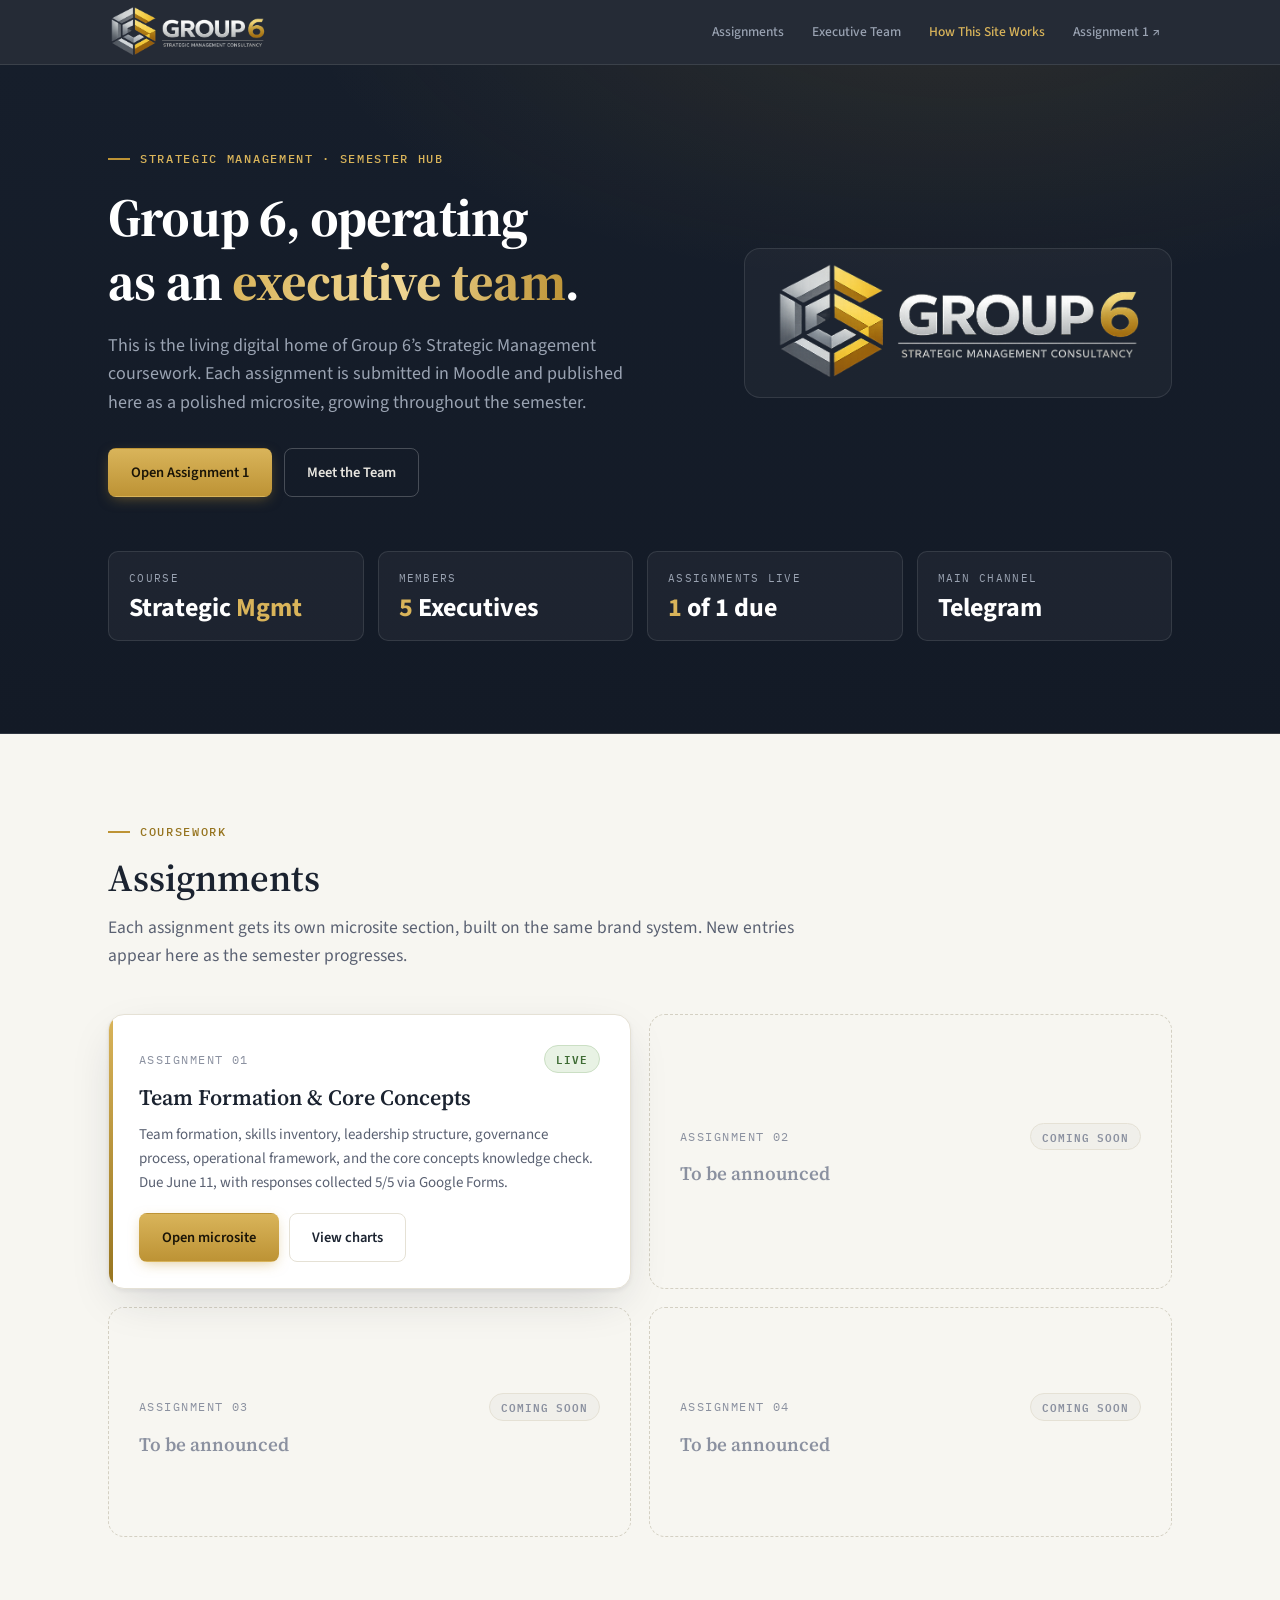
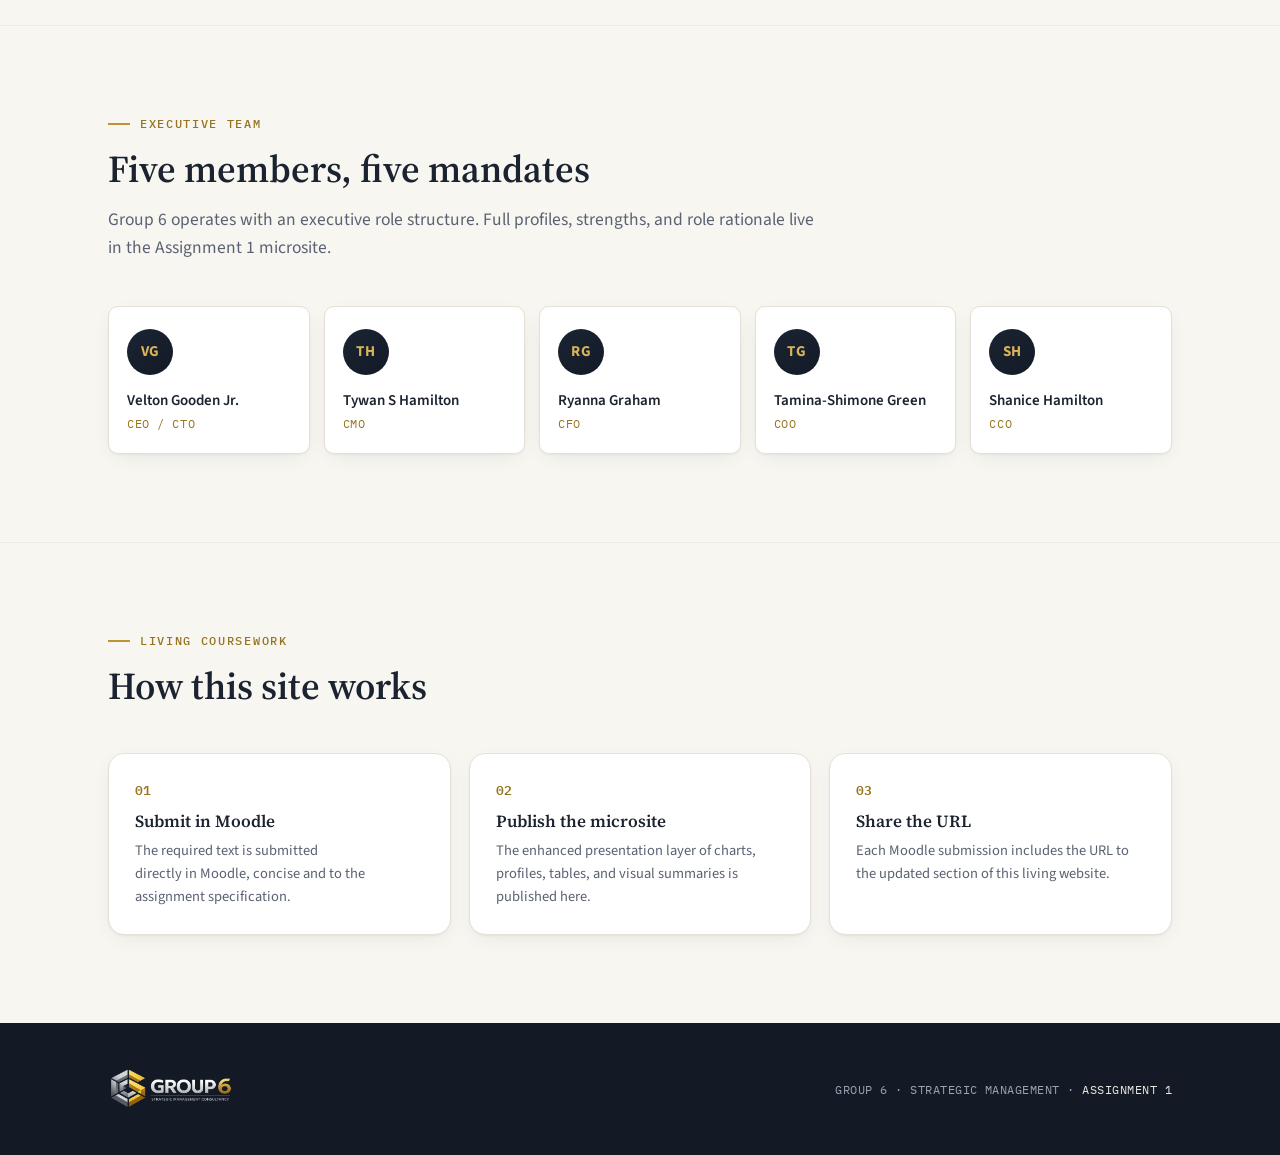
==== index.html @ 19a2417c "Initial website commit" ====
<!DOCTYPE html>
<html lang="en">
<head>
<meta charset="UTF-8">
<meta name="viewport" content="width=device-width, initial-scale=1.0">
<title>Group 6 | Strategic Management Consultancy</title>
<link rel="preconnect" href="https://fonts.googleapis.com">
<link rel="preconnect" href="https://fonts.gstatic.com" crossorigin>
<link href="https://fonts.googleapis.com/css2?family=Source+Serif+4:wght@500;600;700&family=Source+Sans+3:wght@400;500;600;700&family=IBM+Plex+Mono:wght@400;500;600&display=swap" rel="stylesheet">
<link rel="stylesheet" href="assets/site.css">
<link rel="stylesheet" href="assets/charts.css">
<style>
  /* ---------- Hub hero ---------- */
  .hub-hero {
    background:
      radial-gradient(1100px 480px at 75% -10%, rgba(189, 147, 53, 0.13), transparent 60%),
      linear-gradient(180deg, #161E2B 0%, var(--dark) 100%);
    color: var(--dark-text);
    padding: 84px 0 92px;
    border-bottom: 1px solid var(--dark-line);
  }
  .hub-hero .hero-grid {
    display: grid;
    grid-template-columns: 1.15fr 0.85fr;
    gap: 56px;
    align-items: center;
  }
  .hub-hero h1 {
    font-size: clamp(34px, 4.6vw, 54px);
    font-weight: 700;
    color: #fff;
    letter-spacing: -0.015em;
    margin: 18px 0 18px;
  }
  .hub-hero h1 em {
    font-style: normal;
    background: linear-gradient(100deg, var(--gold-bright), #F0D795 50%, var(--gold));
    -webkit-background-clip: text;
    background-clip: text;
    color: transparent;
  }
  .hub-hero p.hero-lede {
    font-size: 18px;
    color: var(--dark-text-soft);
    max-width: 520px;
    margin-bottom: 30px;
  }
  .hero-logo-panel {
    background: rgba(255, 255, 255, 0.035);
    border: 1px solid var(--dark-line);
    border-radius: var(--radius-lg);
    padding: 8px 26px;
    display: flex;
    align-items: center;
    justify-content: center;
  }
  .hero-logo-panel img { width: 100%; max-width: 430px; }
  .hub-hero .stat-grid { margin-top: 54px; }

  /* ---------- Assignment cards ---------- */
  .assignment-grid {
    display: grid;
    grid-template-columns: repeat(2, 1fr);
    gap: 18px;
  }
  .assignment-card {
    border-radius: var(--radius-lg);
    padding: 30px 30px 26px;
    display: flex;
    flex-direction: column;
    gap: 12px;
    min-height: 230px;
  }
  .assignment-card.live {
    background: var(--surface);
    border: 1px solid var(--line);
    box-shadow: var(--shadow-lg);
    position: relative;
    overflow: hidden;
  }
  .assignment-card.live::before {
    content: "";
    position: absolute;
    inset: 0 auto 0 0;
    width: 4px;
    background: linear-gradient(180deg, var(--gold-bright), var(--gold-deep));
  }
  .assignment-card.soon {
    border: 1.5px dashed #D4D0C3;
    background: transparent;
    justify-content: center;
    align-items: flex-start;
  }
  .assignment-card .assignment-no {
    font-family: var(--font-mono);
    font-size: 12px;
    letter-spacing: 0.12em;
    text-transform: uppercase;
    color: var(--ink-faint);
    display: flex;
    align-items: center;
    gap: 10px;
    width: 100%;
  }
  .assignment-card h3 { font-size: 22px; }
  .assignment-card.soon h3 { color: var(--ink-faint); font-weight: 600; font-size: 19px; }
  .assignment-card p { font-size: 15px; color: var(--ink-soft); flex-grow: 1; }
  .assignment-card .card-actions { display: flex; gap: 10px; flex-wrap: wrap; margin-top: 6px; }
  .status-pill {
    margin-left: auto;
    font-family: var(--font-mono);
    font-size: 11px;
    font-weight: 600;
    letter-spacing: 0.08em;
    text-transform: uppercase;
    padding: 4px 11px;
    border-radius: 999px;
  }
  .status-pill.live-pill {
    background: #E8F2E4;
    color: #3D6B33;
    border: 1px solid #CBDFC4;
  }
  .status-pill.soon-pill {
    background: #F0EFEA;
    color: var(--ink-faint);
    border: 1px solid var(--line);
  }

  /* ---------- Team roster strip ---------- */
  .roster-grid {
    display: grid;
    grid-template-columns: repeat(5, 1fr);
    gap: 14px;
  }
  .roster-card {
    background: var(--surface);
    border: 1px solid var(--line);
    border-radius: var(--radius);
    box-shadow: var(--shadow);
    padding: 22px 18px 20px;
    text-decoration: none;
    display: flex;
    flex-direction: column;
    gap: 4px;
    transition: transform 0.18s, box-shadow 0.18s, border-color 0.18s;
  }
  .roster-card:hover {
    transform: translateY(-3px);
    box-shadow: var(--shadow-lg);
    border-color: #DCCB9A;
  }
  .roster-avatar {
    width: 46px;
    height: 46px;
    border-radius: 50%;
    background: linear-gradient(140deg, var(--dark-2), var(--dark));
    color: var(--gold-bright);
    font-weight: 700;
    font-size: 15px;
    display: flex;
    align-items: center;
    justify-content: center;
    margin-bottom: 12px;
    letter-spacing: 0.03em;
  }
  .roster-card .roster-name { font-weight: 600; font-size: 15px; line-height: 1.3; }
  .roster-card .roster-role {
    font-family: var(--font-mono);
    font-size: 11.5px;
    letter-spacing: 0.05em;
    color: var(--gold-deep);
  }

  /* ---------- How it works ---------- */
  .how-strip {
    display: grid;
    grid-template-columns: repeat(3, 1fr);
    gap: 18px;
  }
  .how-step {
    background: var(--surface);
    border: 1px solid var(--line);
    border-radius: var(--radius-lg);
    box-shadow: var(--shadow);
    padding: 26px;
  }
  .how-step .step-no {
    font-family: var(--font-mono);
    font-size: 13px;
    font-weight: 600;
    color: var(--gold-deep);
    margin-bottom: 10px;
  }
  .how-step h3 { font-size: 17px; margin-bottom: 8px; }
  .how-step p { font-size: 14.5px; color: var(--ink-soft); }

  @media (max-width: 880px) {
    .hub-hero .hero-grid { grid-template-columns: 1fr; gap: 36px; }
    .hero-logo-panel { max-width: 420px; }
    .assignment-grid { grid-template-columns: 1fr; }
    .roster-grid { grid-template-columns: repeat(2, 1fr); }
    .how-strip { grid-template-columns: 1fr; }
  }
</style>
</head>
<body>

<nav class="site-nav">
  <div class="container nav-inner">
    <a class="nav-brand" href="index.html">
      <img src="assets/img/group6-logo.png" alt="Group 6 logo">
    </a>
    <div class="nav-links">
      <a href="#assignments">Assignments</a>
      <a href="#team">Executive Team</a>
      <a href="#how">How This Site Works</a>
      <a href="assignments/assignment-1.html">Assignment 1 ↗</a>
    </div>
  </div>
</nav>

<header class="hub-hero on-dark">
  <div class="container">
    <div class="hero-grid">
      <div>
        <p class="eyebrow">Strategic Management · Semester Hub</p>
        <h1>Group 6, operating as an <em>executive team</em>.</h1>
        <p class="hero-lede">This is the living digital home of Group 6&rsquo;s Strategic Management coursework. Each assignment is submitted in Moodle and published here as a polished microsite, growing throughout the semester.</p>
        <div style="display: flex; gap: 12px; flex-wrap: wrap;">
          <a class="btn btn-gold" href="assignments/assignment-1.html">Open Assignment 1</a>
          <a class="btn btn-ghost-dark" href="#team">Meet the Team</a>
        </div>
      </div>
      <div class="hero-logo-panel">
        <img src="assets/img/group6-logo.png" alt="Group 6 Strategic Management Consultancy">
      </div>
    </div>
    <div class="stat-grid">
      <div class="stat-card">
        <div class="stat-label">Course</div>
        <div class="stat-value">Strategic <span>Mgmt</span></div>
      </div>
      <div class="stat-card">
        <div class="stat-label">Members</div>
        <div class="stat-value"><span>5</span> Executives</div>
      </div>
      <div class="stat-card">
        <div class="stat-label">Assignments Live</div>
        <div class="stat-value"><span>1</span> of 1 due</div>
      </div>
      <div class="stat-card">
        <div class="stat-label">Main Channel</div>
        <div class="stat-value">Telegram</div>
      </div>
    </div>
  </div>
</header>

<section class="section" id="assignments">
  <div class="container">
    <div class="section-head">
      <p class="eyebrow">Coursework</p>
      <h2>Assignments</h2>
      <p class="lede">Each assignment gets its own microsite section, built on the same brand system. New entries appear here as the semester progresses.</p>
    </div>
    <div class="assignment-grid">
      <article class="assignment-card live reveal">
        <div class="assignment-no">Assignment 01 <span class="status-pill live-pill">Live</span></div>
        <h3>Team Formation &amp; Core Concepts</h3>
        <p>Team formation, skills inventory, leadership structure, governance process, operational framework, and the core concepts knowledge check. Due June 11, with responses collected 5/5 via Google Forms.</p>
        <div class="card-actions">
          <a class="btn btn-gold" href="assignments/assignment-1.html">Open microsite</a>
          <a class="btn btn-ghost-light" href="assignments/assignment-1.html#data">View charts</a>
        </div>
      </article>
      <article class="assignment-card soon reveal">
        <div class="assignment-no">Assignment 02 <span class="status-pill soon-pill">Coming soon</span></div>
        <h3>To be announced</h3>
      </article>
      <article class="assignment-card soon reveal">
        <div class="assignment-no">Assignment 03 <span class="status-pill soon-pill">Coming soon</span></div>
        <h3>To be announced</h3>
      </article>
      <article class="assignment-card soon reveal">
        <div class="assignment-no">Assignment 04 <span class="status-pill soon-pill">Coming soon</span></div>
        <h3>To be announced</h3>
      </article>
    </div>
  </div>
</section>

<section class="section" id="team">
  <div class="container">
    <div class="section-head">
      <p class="eyebrow">Executive Team</p>
      <h2>Five members, five mandates</h2>
      <p class="lede">Group 6 operates with an executive role structure. Full profiles, strengths, and role rationale live in the Assignment 1 microsite.</p>
    </div>
    <div class="roster-grid">
      <a class="roster-card reveal" href="assignments/assignment-1.html#team">
        <div class="roster-avatar">VG</div>
        <div class="roster-name">Velton Gooden Jr.</div>
        <div class="roster-role">CEO / CTO</div>
      </a>
      <a class="roster-card reveal" href="assignments/assignment-1.html#team">
        <div class="roster-avatar">TH</div>
        <div class="roster-name">Tywan S Hamilton</div>
        <div class="roster-role">CMO</div>
      </a>
      <a class="roster-card reveal" href="assignments/assignment-1.html#team">
        <div class="roster-avatar">RG</div>
        <div class="roster-name">Ryanna Graham</div>
        <div class="roster-role">CFO</div>
      </a>
      <a class="roster-card reveal" href="assignments/assignment-1.html#team">
        <div class="roster-avatar">TG</div>
        <div class="roster-name">Tamina-Shimone Green</div>
        <div class="roster-role">COO</div>
      </a>
      <a class="roster-card reveal" href="assignments/assignment-1.html#team">
        <div class="roster-avatar">SH</div>
        <div class="roster-name">Shanice Hamilton</div>
        <div class="roster-role">CCO</div>
      </a>
    </div>
  </div>
</section>

<section class="section" id="how">
  <div class="container">
    <div class="section-head">
      <p class="eyebrow">Living Coursework</p>
      <h2>How this site works</h2>
    </div>
    <div class="how-strip">
      <div class="how-step reveal">
        <div class="step-no">01</div>
        <h3>Submit in Moodle</h3>
        <p>The required text is submitted directly in Moodle, concise and to the assignment specification.</p>
      </div>
      <div class="how-step reveal">
        <div class="step-no">02</div>
        <h3>Publish the microsite</h3>
        <p>The enhanced presentation layer of charts, profiles, tables, and visual summaries is published here.</p>
      </div>
      <div class="how-step reveal">
        <div class="step-no">03</div>
        <h3>Share the URL</h3>
        <p>Each Moodle submission includes the URL to the updated section of this living website.</p>
      </div>
    </div>
  </div>
</section>

<footer class="site-footer">
  <div class="container footer-inner">
    <div class="footer-brand">
      <img src="assets/img/group6-logo.png" alt="Group 6 logo">
    </div>
    <p class="footer-meta">GROUP 6 · STRATEGIC MANAGEMENT · <a href="assignments/assignment-1.html">ASSIGNMENT 1</a></p>
  </div>
</footer>

<script src="assets/charts.js"></script>
</body>
</html>
---- assets/site.css ----
/* ============================================================
   GROUP 6 · Strategic Management Consultancy
   Shared brand system. Every assignment page imports this file.
   ============================================================ */

:root {
  /* Palette */
  --bg: #F7F6F1;
  --surface: #FFFFFF;
  --ink: #1B2330;
  --ink-soft: #5A6172;
  --ink-faint: #8B91A0;
  --dark: #131A26;
  --dark-2: #1B2433;
  --dark-line: rgba(255, 255, 255, 0.10);
  --dark-text: #E8E6E0;
  --dark-text-soft: #9AA3B2;
  --gold: #BD9335;
  --gold-bright: #D9B45A;
  --gold-deep: #96741F;
  --gold-tint: #F4ECDA;
  --line: #E5E1D5;
  --line-soft: #EEEBE2;

  /* Type */
  --font-serif: "Source Serif 4", Georgia, "Times New Roman", serif;
  --font-sans: "Source Sans 3", "Helvetica Neue", Helvetica, sans-serif;
  --font-mono: "IBM Plex Mono", "SF Mono", Consolas, monospace;

  /* Shape */
  --radius: 10px;
  --radius-lg: 16px;
  --shadow: 0 1px 2px rgba(27, 35, 48, 0.05), 0 6px 24px -8px rgba(27, 35, 48, 0.10);
  --shadow-lg: 0 2px 4px rgba(27, 35, 48, 0.06), 0 16px 48px -12px rgba(27, 35, 48, 0.18);
}

* { margin: 0; padding: 0; box-sizing: border-box; }

html { scroll-behavior: smooth; }

body {
  font-family: var(--font-sans);
  background: var(--bg);
  color: var(--ink);
  font-size: 17px;
  line-height: 1.6;
  -webkit-font-smoothing: antialiased;
  text-rendering: optimizeLegibility;
}

img { max-width: 100%; display: block; }

a { color: inherit; }

h1, h2, h3, h4 { font-family: var(--font-serif); line-height: 1.18; text-wrap: balance; font-weight: 600; }
h1 { font-weight: 700; }

p { text-wrap: pretty; }

.container {
  max-width: 1120px;
  margin: 0 auto;
  padding: 0 28px;
}

/* ---------- Eyebrow / labels ---------- */
.eyebrow {
  font-family: var(--font-mono);
  font-size: 12px;
  font-weight: 500;
  letter-spacing: 0.14em;
  text-transform: uppercase;
  color: var(--gold-deep);
  display: flex;
  align-items: center;
  gap: 10px;
}
.eyebrow::before {
  content: "";
  width: 22px;
  height: 2px;
  background: var(--gold);
}
.on-dark .eyebrow, .eyebrow.on-dark { color: var(--gold-bright); }

/* ---------- Top navigation ---------- */
.site-nav {
  position: sticky;
  top: 0;
  z-index: 100;
  background: rgba(19, 26, 38, 0.92);
  backdrop-filter: blur(12px);
  -webkit-backdrop-filter: blur(12px);
  border-bottom: 1px solid var(--dark-line);
}
.site-nav .nav-inner {
  display: flex;
  align-items: center;
  gap: 28px;
  height: 64px;
}
.nav-brand {
  display: flex;
  align-items: center;
  gap: 12px;
  text-decoration: none;
  flex-shrink: 0;
}
.nav-brand img { height: 56px; width: auto; }
.nav-brand .brand-word {
  font-weight: 700;
  font-size: 15px;
  letter-spacing: 0.06em;
  color: #fff;
  white-space: nowrap;
}
.nav-brand .brand-word span { color: var(--gold-bright); }
.nav-links {
  display: flex;
  gap: 4px;
  margin-left: auto;
  overflow-x: auto;
  scrollbar-width: none;
}
.nav-links::-webkit-scrollbar { display: none; }
.nav-links a {
  font-size: 13.5px;
  font-weight: 500;
  color: var(--dark-text-soft);
  text-decoration: none;
  padding: 7px 12px;
  border-radius: 6px;
  white-space: nowrap;
  transition: color 0.15s, background 0.15s;
}
.nav-links a:hover { color: #fff; background: rgba(255, 255, 255, 0.07); }
.nav-links a.active { color: var(--gold-bright); }

/* ---------- Buttons ---------- */
.btn {
  display: inline-flex;
  align-items: center;
  gap: 8px;
  font-family: var(--font-sans);
  font-size: 14.5px;
  font-weight: 600;
  text-decoration: none;
  padding: 12px 22px;
  border-radius: 8px;
  border: 1px solid transparent;
  cursor: pointer;
  transition: transform 0.15s, box-shadow 0.15s, background 0.15s, border-color 0.15s;
}
.btn:hover { transform: translateY(-1px); }
.btn-gold {
  background: linear-gradient(180deg, var(--gold-bright), var(--gold));
  color: #1A1407;
  box-shadow: 0 4px 14px -4px rgba(189, 147, 53, 0.55);
}
.btn-gold:hover { box-shadow: 0 8px 22px -6px rgba(189, 147, 53, 0.65); }
.btn-ghost-dark {
  border-color: rgba(255, 255, 255, 0.22);
  color: var(--dark-text);
}
.btn-ghost-dark:hover { border-color: rgba(255, 255, 255, 0.45); background: rgba(255, 255, 255, 0.05); }
.btn-ghost-light {
  border-color: var(--line);
  color: var(--ink);
  background: var(--surface);
}
.btn-ghost-light:hover { border-color: var(--ink-faint); }

/* ---------- Sections ---------- */
.section { padding: 88px 0; }
.section + .section { border-top: 1px solid var(--line-soft); }
.section-head { max-width: 720px; margin-bottom: 44px; }
.section-head h2 { font-size: clamp(28px, 3.4vw, 38px); margin: 14px 0 14px; }
.section-head p.lede { font-size: 17.5px; color: var(--ink-soft); }

/* ---------- Cards ---------- */
.card {
  background: var(--surface);
  border: 1px solid var(--line);
  border-radius: var(--radius-lg);
  box-shadow: var(--shadow);
}

/* ---------- Stat cards ---------- */
.stat-grid {
  display: grid;
  grid-template-columns: repeat(4, 1fr);
  gap: 14px;
}
.stat-card {
  background: rgba(255, 255, 255, 0.045);
  border: 1px solid var(--dark-line);
  border-radius: var(--radius);
  padding: 18px 20px;
}
.stat-card .stat-label {
  font-family: var(--font-mono);
  font-size: 11px;
  letter-spacing: 0.12em;
  text-transform: uppercase;
  color: var(--dark-text-soft);
  margin-bottom: 6px;
}
.stat-card .stat-value {
  font-size: 26px;
  font-weight: 700;
  color: #fff;
  line-height: 1.1;
}
.stat-card .stat-value span { color: var(--gold-bright); }

/* Light variant */
.stat-card.light {
  background: var(--surface);
  border-color: var(--line);
}
.stat-card.light .stat-label { color: var(--ink-faint); }
.stat-card.light .stat-value { color: var(--ink); }
.stat-card.light .stat-value span { color: var(--gold-deep); }

/* ---------- Tables ---------- */
.table-wrap {
  overflow-x: auto;
  border: 1px solid var(--line);
  border-radius: var(--radius-lg);
  background: var(--surface);
  box-shadow: var(--shadow);
}
table.data {
  width: 100%;
  border-collapse: collapse;
  font-size: 15px;
  min-width: 640px;
}
table.data th {
  font-family: var(--font-mono);
  font-size: 11.5px;
  font-weight: 600;
  letter-spacing: 0.1em;
  text-transform: uppercase;
  text-align: left;
  color: var(--ink-soft);
  background: #F2F0E9;
  padding: 13px 18px;
  border-bottom: 1px solid var(--line);
}
table.data td {
  padding: 14px 18px;
  border-bottom: 1px solid var(--line-soft);
  vertical-align: top;
  color: var(--ink);
}
table.data tr:last-child td { border-bottom: none; }
table.data td.member-name, table.data td strong { font-weight: 600; white-space: nowrap; }

/* ---------- Pills / tags ---------- */
.tag {
  display: inline-block;
  font-family: var(--font-mono);
  font-size: 11.5px;
  font-weight: 500;
  letter-spacing: 0.04em;
  padding: 4px 10px;
  border-radius: 999px;
  background: var(--gold-tint);
  color: var(--gold-deep);
  border: 1px solid #E7D9B4;
  white-space: nowrap;
}
.tag.neutral {
  background: #F0EFEA;
  color: var(--ink-soft);
  border-color: var(--line);
}

/* ---------- Accordion ---------- */
details.accordion {
  background: var(--surface);
  border: 1px solid var(--line);
  border-radius: var(--radius-lg);
  box-shadow: var(--shadow);
  overflow: hidden;
}
details.accordion + details.accordion { margin-top: 12px; }
details.accordion summary {
  cursor: pointer;
  list-style: none;
  display: flex;
  align-items: center;
  gap: 14px;
  padding: 18px 22px;
  font-weight: 600;
  font-size: 16px;
  user-select: none;
}
details.accordion summary::-webkit-details-marker { display: none; }
details.accordion summary::after {
  content: "+";
  margin-left: auto;
  font-family: var(--font-mono);
  font-size: 18px;
  color: var(--gold-deep);
  transition: transform 0.2s;
}
details.accordion[open] summary::after { transform: rotate(45deg); }
details.accordion .accordion-body { padding: 0 22px 22px; }

/* ---------- Footer ---------- */
.site-footer {
  background: var(--dark);
  color: var(--dark-text-soft);
  padding: 44px 0;
  margin-top: 0;
}
.site-footer .footer-inner {
  display: flex;
  align-items: center;
  justify-content: space-between;
  gap: 20px;
  flex-wrap: wrap;
}
.site-footer .footer-brand {
  display: flex;
  align-items: center;
  gap: 12px;
}
.site-footer .footer-brand img { height: 44px; }
.site-footer p { font-size: 13.5px; }
.site-footer a { color: var(--dark-text); text-decoration: none; }
.site-footer a:hover { color: var(--gold-bright); }
.site-footer .footer-meta { font-family: var(--font-mono); font-size: 12px; letter-spacing: 0.04em; }

/* ---------- Reveal on scroll ---------- */
@media (prefers-reduced-motion: no-preference) {
  .reveal {
    opacity: 0;
    transform: translateY(16px);
    transition: opacity 0.6s ease, transform 0.6s ease;
  }
  .reveal.in {
    opacity: 1;
    transform: none;
  }
}

/* ---------- Responsive ---------- */
@media (max-width: 880px) {
  .section { padding: 64px 0; }
  .stat-grid { grid-template-columns: repeat(2, 1fr); }
  body { font-size: 16px; }
}
@media (max-width: 560px) {
  .container { padding: 0 18px; }
  .nav-brand .brand-word { display: none; }
}
---- assets/charts.css ----
/* ============================================================
   GROUP 6 · chart components + tooltip (pairs with charts.js)
   ============================================================ */

.g6-tooltip {
  position: fixed;
  z-index: 999;
  pointer-events: none;
  background: var(--dark);
  color: #fff;
  font-family: var(--font-mono);
  font-size: 12.5px;
  line-height: 1.4;
  padding: 8px 12px;
  border-radius: 7px;
  box-shadow: 0 8px 24px -6px rgba(0, 0, 0, 0.35);
  opacity: 0;
  transform: translateY(4px);
  transition: opacity 0.15s, transform 0.15s;
  max-width: 280px;
}
.g6-tooltip.show { opacity: 1; transform: none; }

/* ---------- Chart card ---------- */
.chart-card {
  background: var(--surface);
  border: 1px solid var(--line);
  border-radius: var(--radius-lg);
  box-shadow: var(--shadow);
  padding: 26px 28px 28px;
}
.chart-card h3 { font-size: 17px; margin-bottom: 4px; }
.chart-card .chart-sub {
  font-size: 13.5px;
  color: var(--ink-faint);
  margin-bottom: 22px;
}
.chart-card .chart-note {
  margin-top: 18px;
  font-size: 13px;
  color: var(--ink-soft);
  background: var(--gold-tint);
  border: 1px solid #E7D9B4;
  border-radius: 8px;
  padding: 10px 14px;
}

/* ---------- Horizontal bars ---------- */
.hbar { display: grid; gap: 13px; }
.hbar-row {
  display: grid;
  grid-template-columns: 150px 1fr 34px;
  align-items: center;
  gap: 12px;
}
.hbar-row .hbar-label {
  font-size: 13.5px;
  font-weight: 500;
  color: var(--ink-soft);
  text-align: right;
  line-height: 1.25;
}
.hbar-track {
  height: 26px;
  background: #F0EEE7;
  border-radius: 6px;
  overflow: hidden;
}
.hbar-fill {
  height: 100%;
  width: 0;
  border-radius: 6px;
  background: linear-gradient(90deg, var(--gold-deep), var(--gold-bright));
  transition: width 1s cubic-bezier(0.22, 1, 0.36, 1);
}
.hbar-fill.neutral { background: linear-gradient(90deg, #3A4659, #5E6C84); }
.chart-animate.in .hbar-fill { width: var(--w); }
.hbar-val {
  font-family: var(--font-mono);
  font-size: 13.5px;
  font-weight: 600;
  color: var(--ink);
}

/* ---------- Column chart ---------- */
.col-chart {
  display: grid;
  grid-auto-flow: column;
  align-items: end;
  justify-content: center;
  gap: 38px;
  height: 220px;
  padding-top: 10px;
}
.col-item {
  display: flex;
  flex-direction: column;
  align-items: center;
  gap: 10px;
  height: 100%;
  justify-content: flex-end;
}
.col-stack {
  display: flex;
  flex-direction: column;
  align-items: center;
  justify-content: flex-end;
  height: 100%;
}
.col-val {
  font-family: var(--font-mono);
  font-size: 14px;
  font-weight: 600;
  margin-bottom: 7px;
  color: var(--ink);
}
.col-fill {
  width: 58px;
  height: 0;
  border-radius: 7px 7px 0 0;
  background: linear-gradient(180deg, var(--gold-bright), var(--gold-deep));
  transition: height 1s cubic-bezier(0.22, 1, 0.36, 1);
}
.col-fill.neutral { background: linear-gradient(180deg, #5E6C84, #3A4659); }
.chart-animate.in .col-fill { height: var(--h); }
.col-label {
  font-size: 12.5px;
  font-weight: 500;
  color: var(--ink-soft);
  text-align: center;
  max-width: 110px;
  line-height: 1.3;
}

/* ---------- Donut ---------- */
.donut-wrap {
  display: flex;
  align-items: center;
  gap: 34px;
  justify-content: center;
  flex-wrap: wrap;
}
.donut-svg { width: 190px; height: 190px; }
.donut-svg .donut-seg {
  fill: none;
  stroke-width: 26;
  stroke-linecap: butt;
  stroke-dasharray: 0 376.99;
  transition: stroke-dasharray 1.1s cubic-bezier(0.22, 1, 0.36, 1);
}
.chart-animate.in .donut-seg { stroke-dasharray: var(--arc); }
.donut-center-num {
  font-family: var(--font-sans);
  font-size: 30px;
  font-weight: 700;
  fill: var(--ink);
}
.donut-center-label {
  font-family: var(--font-mono);
  font-size: 9.5px;
  letter-spacing: 0.1em;
  fill: var(--ink-faint);
}
.legend { display: grid; gap: 10px; }
.legend-item {
  display: flex;
  align-items: center;
  gap: 10px;
  font-size: 14px;
  color: var(--ink-soft);
}
.legend-swatch {
  width: 13px;
  height: 13px;
  border-radius: 4px;
  flex-shrink: 0;
}
.legend-item strong { color: var(--ink); font-family: var(--font-mono); font-size: 13.5px; }

@media (max-width: 640px) {
  .hbar-row { grid-template-columns: 110px 1fr 30px; }
  .hbar-row .hbar-label { font-size: 12px; }
  .col-chart { gap: 18px; }
  .col-fill { width: 42px; }
}
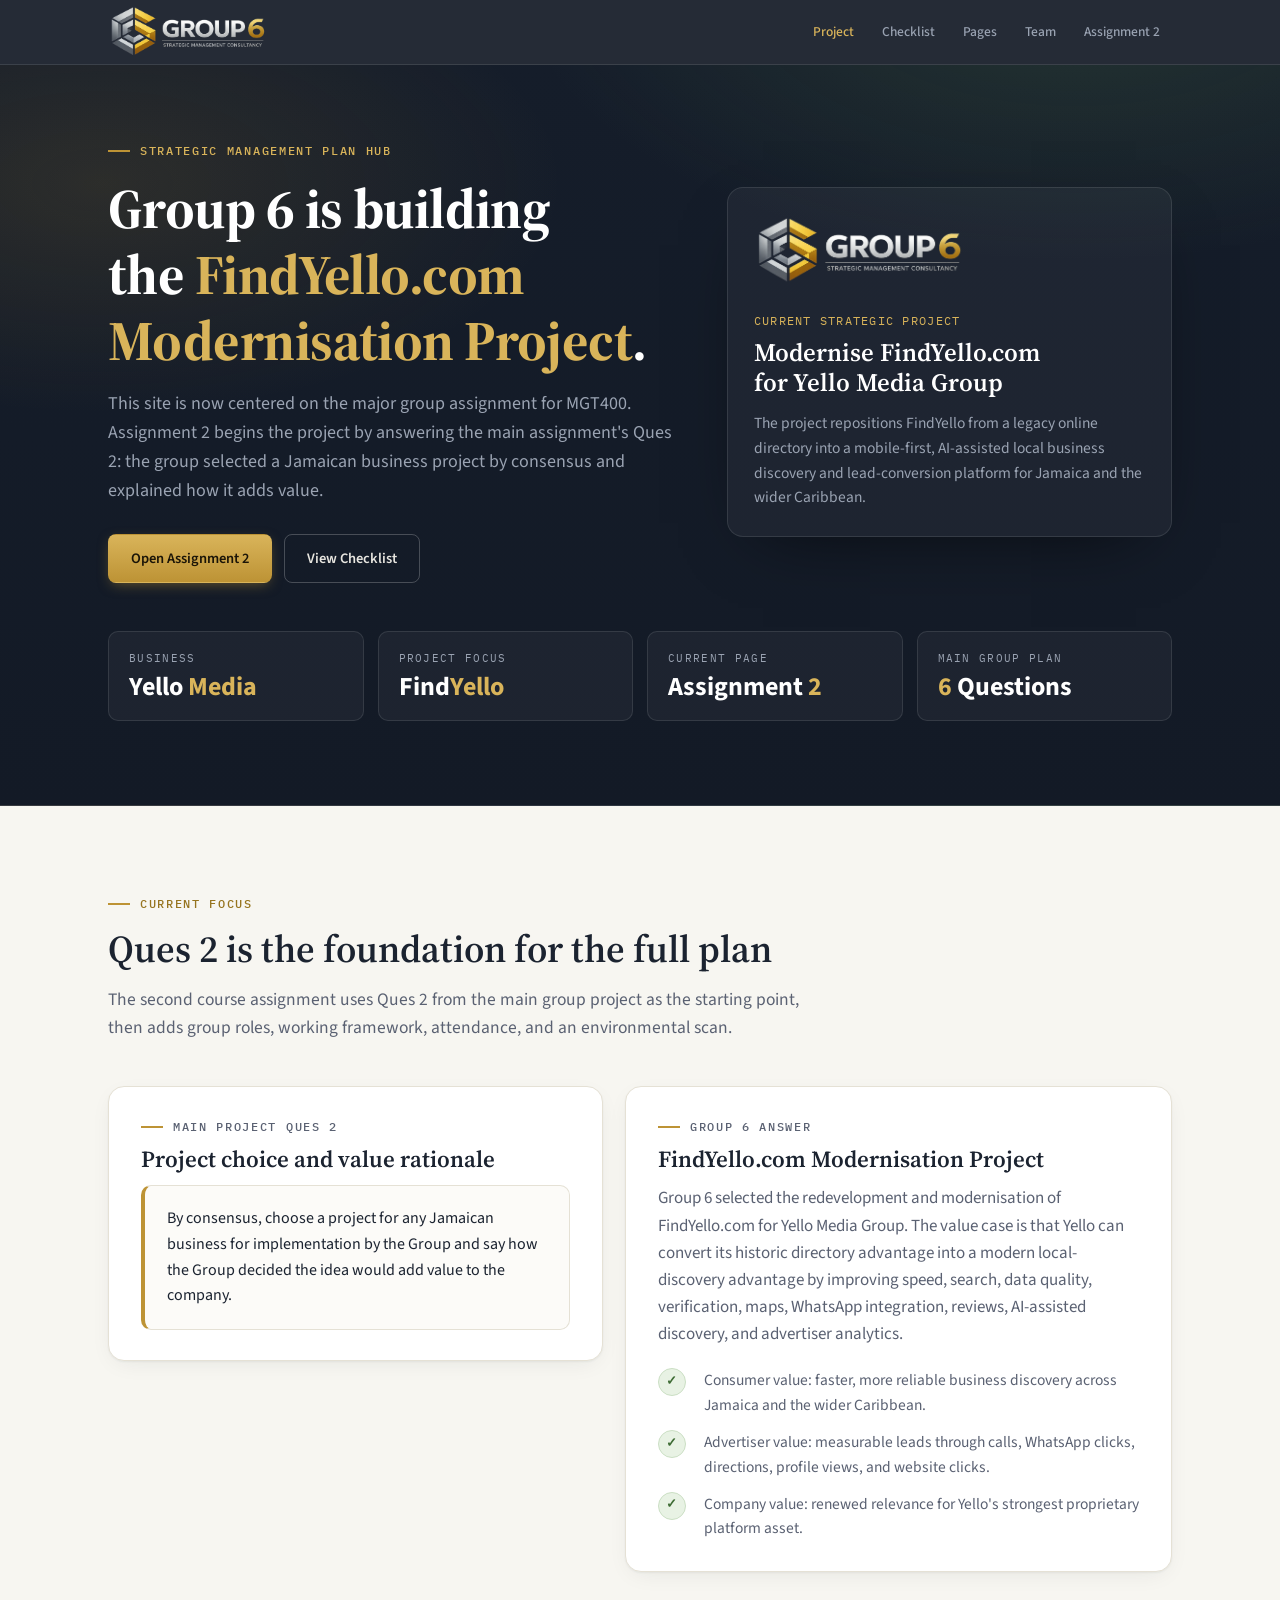
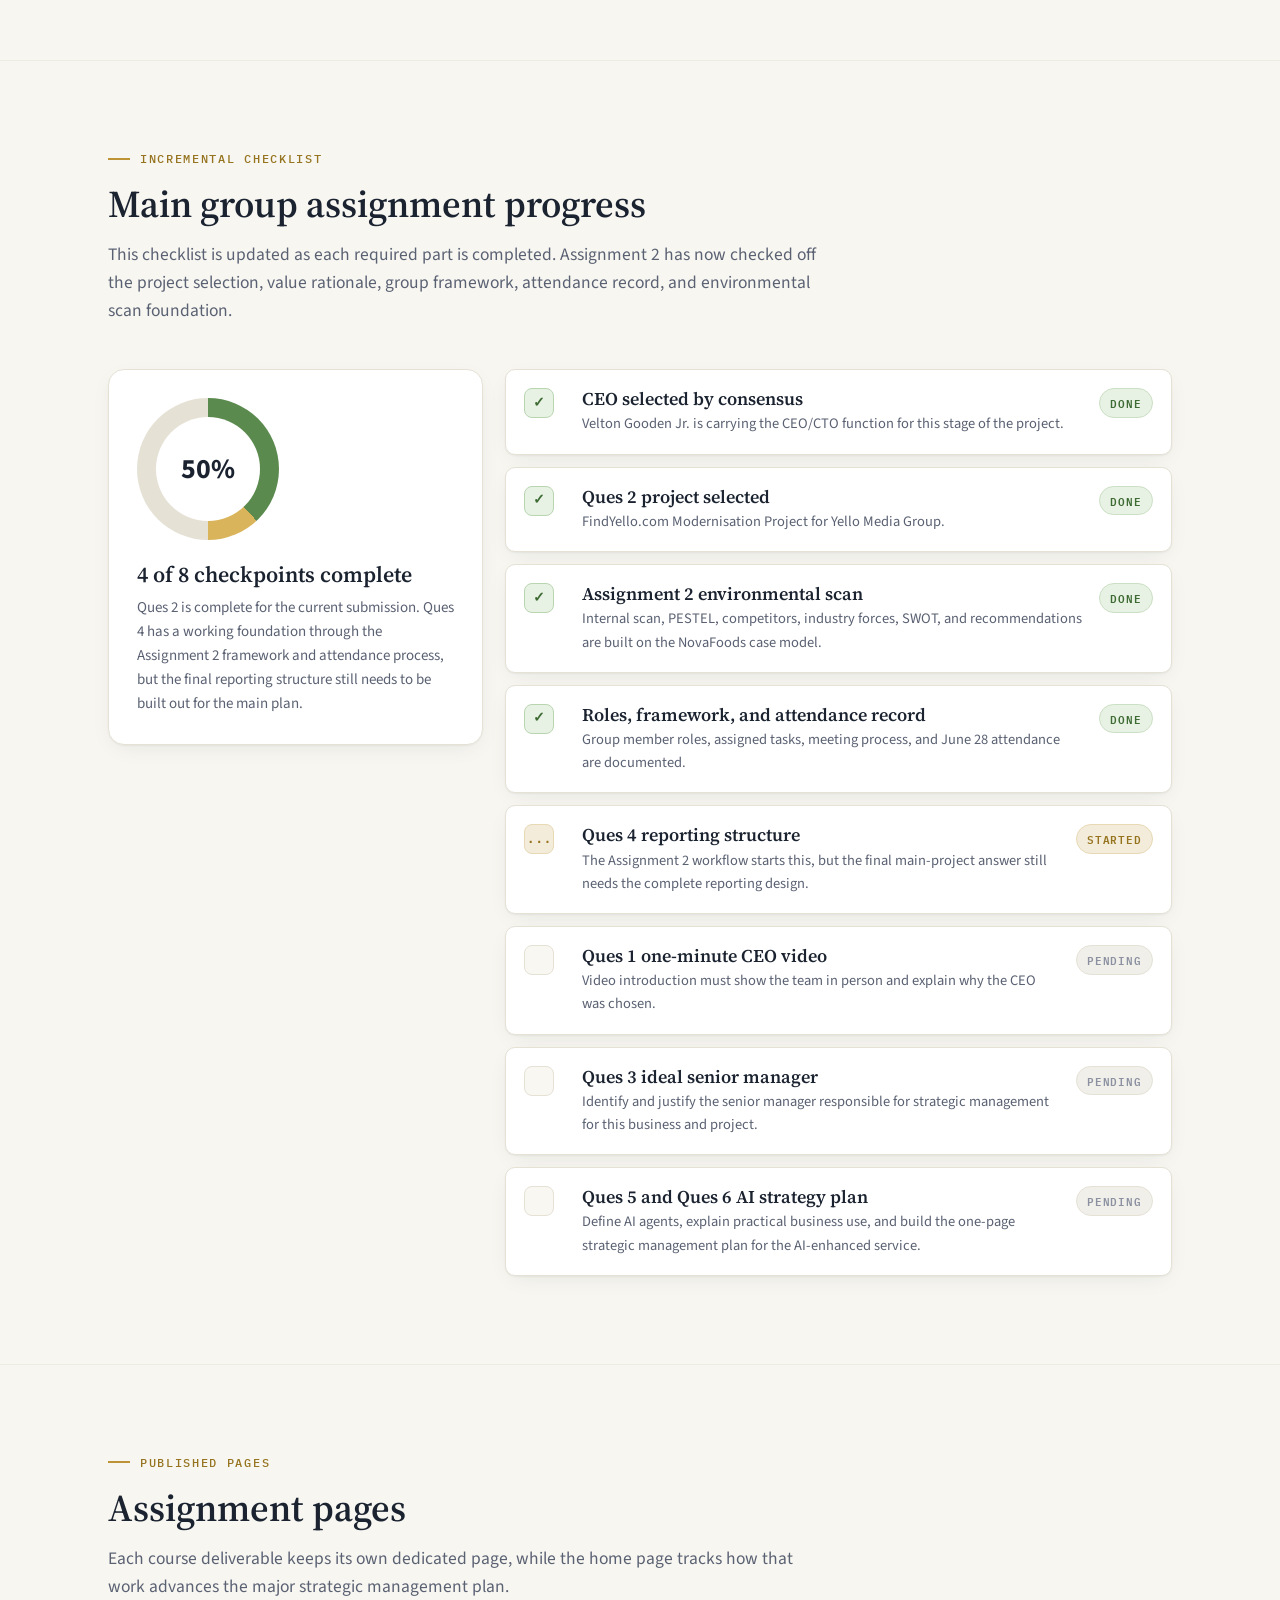
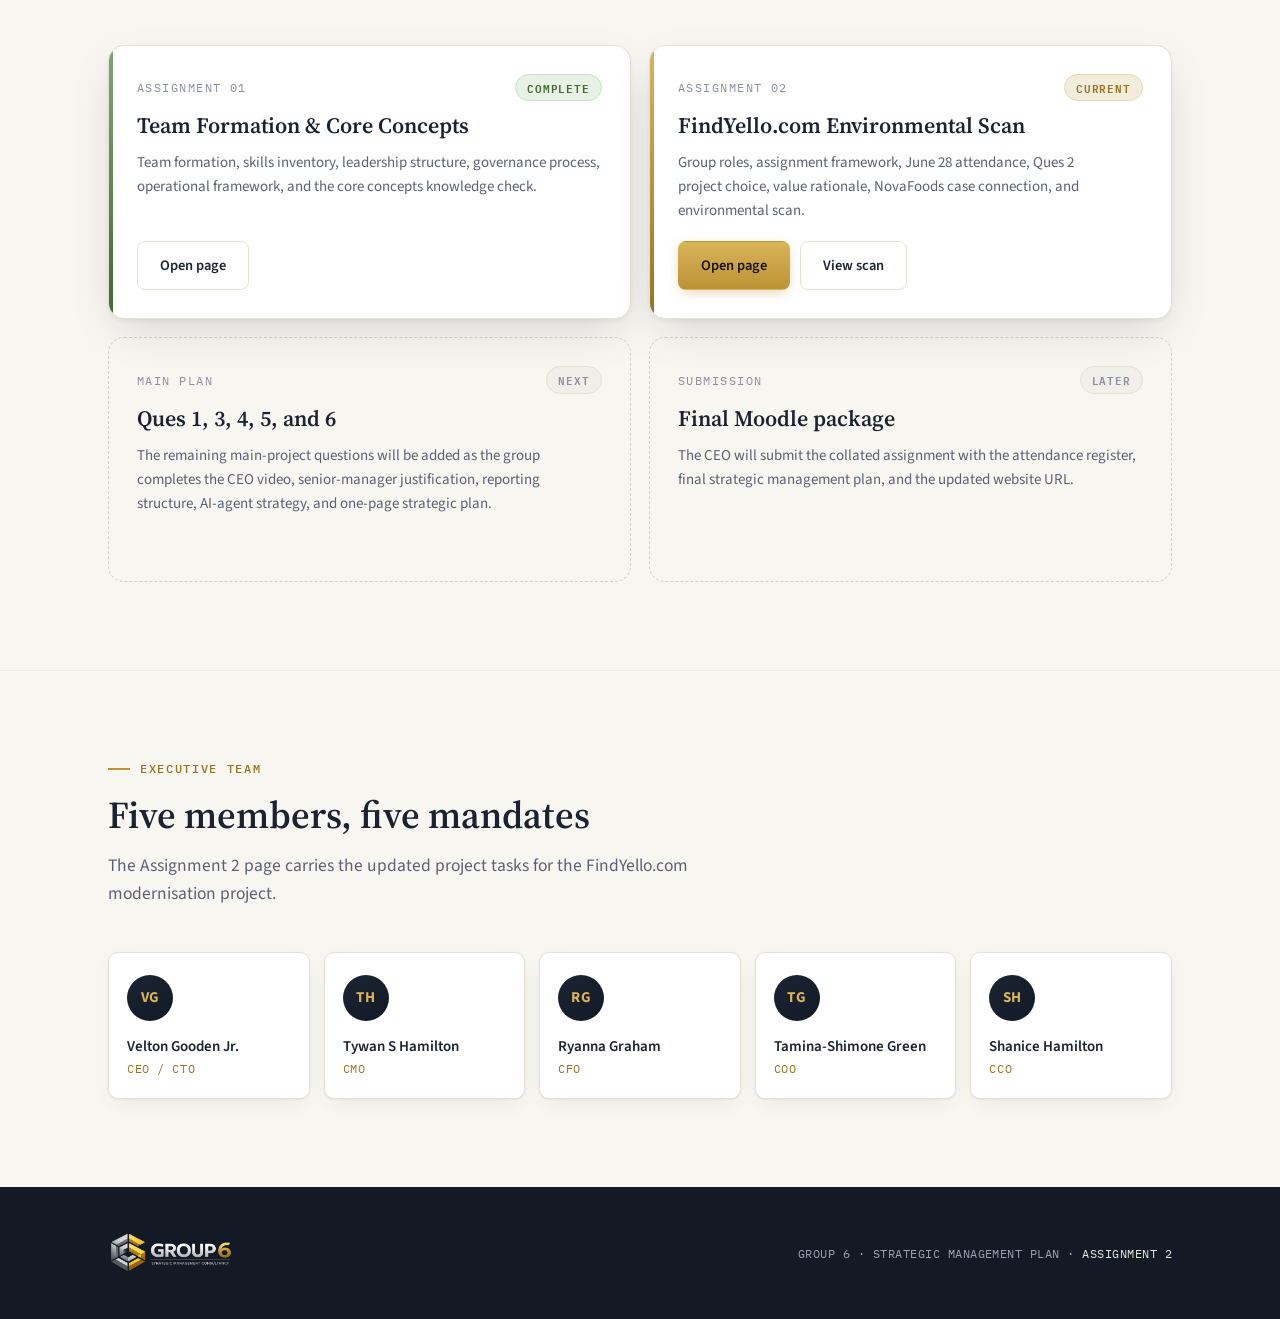
==== commit e3231c47: "Add main project dashboard and assignment 2 page" ====
--- a/index.html
+++ b/index.html
@@ -3,61 +3,240 @@
 <head>
 <meta charset="UTF-8">
 <meta name="viewport" content="width=device-width, initial-scale=1.0">
-<title>Group 6 | Strategic Management Consultancy</title>
+<title>Group 6 | Strategic Management Plan Hub</title>
 <link rel="preconnect" href="https://fonts.googleapis.com">
 <link rel="preconnect" href="https://fonts.gstatic.com" crossorigin>
 <link href="https://fonts.googleapis.com/css2?family=Source+Serif+4:wght@500;600;700&family=Source+Sans+3:wght@400;500;600;700&family=IBM+Plex+Mono:wght@400;500;600&display=swap" rel="stylesheet">
 <link rel="stylesheet" href="assets/site.css">
 <link rel="stylesheet" href="assets/charts.css">
 <style>
-  /* ---------- Hub hero ---------- */
-  .hub-hero {
+  .project-hero {
     background:
-      radial-gradient(1100px 480px at 75% -10%, rgba(189, 147, 53, 0.13), transparent 60%),
-      linear-gradient(180deg, #161E2B 0%, var(--dark) 100%);
+      radial-gradient(900px 460px at 84% -12%, rgba(91, 138, 78, 0.22), transparent 62%),
+      radial-gradient(720px 360px at 8% 16%, rgba(189, 147, 53, 0.14), transparent 64%),
+      linear-gradient(180deg, #151D2A 0%, var(--dark) 100%);
     color: var(--dark-text);
-    padding: 84px 0 92px;
+    padding: 76px 0 84px;
     border-bottom: 1px solid var(--dark-line);
   }
-  .hub-hero .hero-grid {
-    display: grid;
-    grid-template-columns: 1.15fr 0.85fr;
-    gap: 56px;
+  .project-hero .hero-grid {
+    display: grid;
+    grid-template-columns: minmax(0, 1.12fr) minmax(300px, 0.88fr);
+    gap: 52px;
     align-items: center;
   }
-  .hub-hero h1 {
-    font-size: clamp(34px, 4.6vw, 54px);
+  .project-hero h1 {
+    font-size: clamp(34px, 4.6vw, 56px);
     font-weight: 700;
     color: #fff;
-    letter-spacing: -0.015em;
-    margin: 18px 0 18px;
-  }
-  .hub-hero h1 em {
-    font-style: normal;
-    background: linear-gradient(100deg, var(--gold-bright), #F0D795 50%, var(--gold));
-    -webkit-background-clip: text;
-    background-clip: text;
-    color: transparent;
-  }
-  .hub-hero p.hero-lede {
+    letter-spacing: -0.01em;
+    margin: 16px 0 16px;
+    max-width: 820px;
+  }
+  .project-hero h1 span { color: var(--gold-bright); }
+  .project-hero .hero-lede {
     font-size: 18px;
     color: var(--dark-text-soft);
-    max-width: 520px;
-    margin-bottom: 30px;
-  }
-  .hero-logo-panel {
-    background: rgba(255, 255, 255, 0.035);
+    max-width: 660px;
+    margin-bottom: 28px;
+  }
+  .hero-actions { display: flex; gap: 12px; flex-wrap: wrap; }
+  .project-brief {
+    background: rgba(255, 255, 255, 0.045);
     border: 1px solid var(--dark-line);
     border-radius: var(--radius-lg);
-    padding: 8px 26px;
+    padding: 26px;
+    box-shadow: 0 22px 70px -36px rgba(0, 0, 0, 0.75);
+  }
+  .project-brief img {
+    width: 210px;
+    margin-bottom: 24px;
+  }
+  .brief-kicker {
+    font-family: var(--font-mono);
+    font-size: 11.5px;
+    letter-spacing: 0.11em;
+    text-transform: uppercase;
+    color: var(--gold-bright);
+    margin-bottom: 8px;
+  }
+  .project-brief h2 {
+    color: #fff;
+    font-size: 25px;
+    margin-bottom: 14px;
+  }
+  .project-brief p {
+    color: var(--dark-text-soft);
+    font-size: 15.5px;
+  }
+  .project-hero .stat-grid { margin-top: 48px; }
+
+  .assignment-focus {
+    display: grid;
+    grid-template-columns: minmax(0, 0.95fr) minmax(0, 1.05fr);
+    gap: 22px;
+    align-items: start;
+  }
+  .focus-card {
+    padding: 30px 32px;
+  }
+  .focus-card h3 {
+    font-size: 23px;
+    margin: 10px 0 12px;
+  }
+  .focus-card p { color: var(--ink-soft); }
+  .question-panel {
+    background: #FCFBF8;
+    border: 1px solid var(--line);
+    border-left: 4px solid var(--gold);
+    border-radius: var(--radius);
+    padding: 20px 22px;
+    color: var(--ink);
+    font-size: 16px;
+  }
+  .decision-list {
+    list-style: none;
+    display: grid;
+    gap: 12px;
+    margin-top: 20px;
+  }
+  .decision-list li {
+    display: grid;
+    grid-template-columns: 34px 1fr;
+    gap: 12px;
+    align-items: start;
+    color: var(--ink-soft);
+    font-size: 15.5px;
+  }
+  .decision-list .marker {
+    width: 28px;
+    height: 28px;
+    border-radius: 50%;
+    background: #E8F2E4;
+    color: #3D6B33;
+    border: 1px solid #CBDFC4;
     display: flex;
     align-items: center;
     justify-content: center;
-  }
-  .hero-logo-panel img { width: 100%; max-width: 430px; }
-  .hub-hero .stat-grid { margin-top: 54px; }
-
-  /* ---------- Assignment cards ---------- */
+    font-family: var(--font-mono);
+    font-size: 13px;
+    font-weight: 700;
+  }
+
+  .checklist-layout {
+    display: grid;
+    grid-template-columns: minmax(260px, 0.36fr) minmax(0, 0.64fr);
+    gap: 22px;
+    align-items: start;
+  }
+  .progress-panel {
+    padding: 28px;
+    position: sticky;
+    top: 88px;
+  }
+  .progress-ring {
+    width: 142px;
+    height: 142px;
+    border-radius: 50%;
+    background:
+      conic-gradient(#5B8A4E 0 38%, #D9B45A 38% 50%, #E5E1D5 50% 100%);
+    display: grid;
+    place-items: center;
+    margin-bottom: 22px;
+  }
+  .progress-ring::before {
+    content: "50%";
+    width: 104px;
+    height: 104px;
+    border-radius: 50%;
+    background: var(--surface);
+    display: grid;
+    place-items: center;
+    color: var(--ink);
+    font-size: 28px;
+    font-weight: 700;
+  }
+  .progress-panel h3 {
+    font-size: 22px;
+    margin-bottom: 8px;
+  }
+  .progress-panel p {
+    color: var(--ink-soft);
+    font-size: 15px;
+  }
+  .checklist {
+    display: grid;
+    gap: 12px;
+  }
+  .check-item {
+    background: var(--surface);
+    border: 1px solid var(--line);
+    border-radius: var(--radius);
+    box-shadow: var(--shadow);
+    display: grid;
+    grid-template-columns: 44px 1fr auto;
+    gap: 14px;
+    align-items: start;
+    padding: 18px;
+  }
+  .check-box {
+    width: 30px;
+    height: 30px;
+    border-radius: 8px;
+    border: 1.5px solid var(--line);
+    background: #F8F7F2;
+    display: flex;
+    align-items: center;
+    justify-content: center;
+    font-family: var(--font-mono);
+    font-size: 14px;
+    font-weight: 700;
+    color: transparent;
+  }
+  .check-item.done .check-box {
+    background: #E8F2E4;
+    border-color: #B9D5B0;
+    color: #3D6B33;
+  }
+  .check-item.active .check-box {
+    background: var(--gold-tint);
+    border-color: #E7D9B4;
+    color: var(--gold-deep);
+  }
+  .check-copy h3 {
+    font-size: 18px;
+    margin-bottom: 3px;
+  }
+  .check-copy p {
+    color: var(--ink-soft);
+    font-size: 14.5px;
+  }
+  .check-status {
+    font-family: var(--font-mono);
+    font-size: 11px;
+    font-weight: 600;
+    letter-spacing: 0.08em;
+    text-transform: uppercase;
+    border-radius: 999px;
+    padding: 5px 10px;
+    white-space: nowrap;
+  }
+  .check-status.done {
+    color: #3D6B33;
+    background: #E8F2E4;
+    border: 1px solid #CBDFC4;
+  }
+  .check-status.active {
+    color: var(--gold-deep);
+    background: var(--gold-tint);
+    border: 1px solid #E7D9B4;
+  }
+  .check-status.todo {
+    color: var(--ink-faint);
+    background: #F0EFEA;
+    border: 1px solid var(--line);
+  }
+
   .assignment-grid {
     display: grid;
     grid-template-columns: repeat(2, 1fr);
@@ -65,11 +244,11 @@
   }
   .assignment-card {
     border-radius: var(--radius-lg);
-    padding: 30px 30px 26px;
+    padding: 28px;
     display: flex;
     flex-direction: column;
     gap: 12px;
-    min-height: 230px;
+    min-height: 245px;
   }
   .assignment-card.live {
     background: var(--surface);
@@ -85,13 +264,15 @@
     width: 4px;
     background: linear-gradient(180deg, var(--gold-bright), var(--gold-deep));
   }
+  .assignment-card.complete::before {
+    background: linear-gradient(180deg, #7EA873, #3D6B33);
+  }
   .assignment-card.soon {
     border: 1.5px dashed #D4D0C3;
     background: transparent;
     justify-content: center;
-    align-items: flex-start;
-  }
-  .assignment-card .assignment-no {
+  }
+  .assignment-no {
     font-family: var(--font-mono);
     font-size: 12px;
     letter-spacing: 0.12em;
@@ -103,9 +284,17 @@
     width: 100%;
   }
   .assignment-card h3 { font-size: 22px; }
-  .assignment-card.soon h3 { color: var(--ink-faint); font-weight: 600; font-size: 19px; }
-  .assignment-card p { font-size: 15px; color: var(--ink-soft); flex-grow: 1; }
-  .assignment-card .card-actions { display: flex; gap: 10px; flex-wrap: wrap; margin-top: 6px; }
+  .assignment-card p {
+    font-size: 15px;
+    color: var(--ink-soft);
+    flex-grow: 1;
+  }
+  .assignment-card .card-actions {
+    display: flex;
+    gap: 10px;
+    flex-wrap: wrap;
+    margin-top: 6px;
+  }
   .status-pill {
     margin-left: auto;
     font-family: var(--font-mono);
@@ -115,19 +304,23 @@
     text-transform: uppercase;
     padding: 4px 11px;
     border-radius: 999px;
+    border: 1px solid var(--line);
   }
   .status-pill.live-pill {
+    background: var(--gold-tint);
+    color: var(--gold-deep);
+    border-color: #E7D9B4;
+  }
+  .status-pill.done-pill {
     background: #E8F2E4;
     color: #3D6B33;
-    border: 1px solid #CBDFC4;
+    border-color: #CBDFC4;
   }
   .status-pill.soon-pill {
     background: #F0EFEA;
     color: var(--ink-faint);
-    border: 1px solid var(--line);
-  }
-
-  /* ---------- Team roster strip ---------- */
+  }
+
   .roster-grid {
     display: grid;
     grid-template-columns: repeat(5, 1fr);
@@ -164,7 +357,11 @@
     margin-bottom: 12px;
     letter-spacing: 0.03em;
   }
-  .roster-card .roster-name { font-weight: 600; font-size: 15px; line-height: 1.3; }
+  .roster-card .roster-name {
+    font-weight: 600;
+    font-size: 15px;
+    line-height: 1.3;
+  }
   .roster-card .roster-role {
     font-family: var(--font-mono);
     font-size: 11.5px;
@@ -172,35 +369,25 @@
     color: var(--gold-deep);
   }
 
-  /* ---------- How it works ---------- */
-  .how-strip {
-    display: grid;
-    grid-template-columns: repeat(3, 1fr);
-    gap: 18px;
-  }
-  .how-step {
-    background: var(--surface);
-    border: 1px solid var(--line);
-    border-radius: var(--radius-lg);
-    box-shadow: var(--shadow);
-    padding: 26px;
-  }
-  .how-step .step-no {
-    font-family: var(--font-mono);
-    font-size: 13px;
-    font-weight: 600;
-    color: var(--gold-deep);
-    margin-bottom: 10px;
-  }
-  .how-step h3 { font-size: 17px; margin-bottom: 8px; }
-  .how-step p { font-size: 14.5px; color: var(--ink-soft); }
-
-  @media (max-width: 880px) {
-    .hub-hero .hero-grid { grid-template-columns: 1fr; gap: 36px; }
-    .hero-logo-panel { max-width: 420px; }
+  @media (max-width: 920px) {
+    .project-hero .hero-grid,
+    .assignment-focus,
+    .checklist-layout {
+      grid-template-columns: 1fr;
+    }
+    .progress-panel { position: static; }
     .assignment-grid { grid-template-columns: 1fr; }
     .roster-grid { grid-template-columns: repeat(2, 1fr); }
-    .how-strip { grid-template-columns: 1fr; }
+  }
+  @media (max-width: 640px) {
+    .check-item {
+      grid-template-columns: 38px 1fr;
+    }
+    .check-status {
+      grid-column: 2;
+      justify-self: start;
+    }
+    .project-brief img { width: 180px; }
   }
 </style>
 </head>
@@ -212,79 +399,199 @@
       <img src="assets/img/group6-logo.png" alt="Group 6 logo">
     </a>
     <div class="nav-links">
-      <a href="#assignments">Assignments</a>
-      <a href="#team">Executive Team</a>
-      <a href="#how">How This Site Works</a>
-      <a href="assignments/assignment-1.html">Assignment 1 ↗</a>
+      <a href="#project">Project</a>
+      <a href="#checklist">Checklist</a>
+      <a href="#assignments">Pages</a>
+      <a href="#team">Team</a>
+      <a href="assignments/assignment-2.html">Assignment 2</a>
     </div>
   </div>
 </nav>
 
-<header class="hub-hero on-dark">
+<header class="project-hero on-dark" id="project">
   <div class="container">
     <div class="hero-grid">
       <div>
-        <p class="eyebrow">Strategic Management · Semester Hub</p>
-        <h1>Group 6, operating as an <em>executive team</em>.</h1>
-        <p class="hero-lede">This is the living digital home of Group 6&rsquo;s Strategic Management coursework. Each assignment is submitted in Moodle and published here as a polished microsite, growing throughout the semester.</p>
-        <div style="display: flex; gap: 12px; flex-wrap: wrap;">
-          <a class="btn btn-gold" href="assignments/assignment-1.html">Open Assignment 1</a>
-          <a class="btn btn-ghost-dark" href="#team">Meet the Team</a>
+        <p class="eyebrow">Strategic Management Plan Hub</p>
+        <h1>Group 6 is building the <span>FindYello.com Modernisation Project</span>.</h1>
+        <p class="hero-lede">This site is now centered on the major group assignment for MGT400. Assignment 2 begins the project by answering the main assignment's Ques 2: the group selected a Jamaican business project by consensus and explained how it adds value.</p>
+        <div class="hero-actions">
+          <a class="btn btn-gold" href="assignments/assignment-2.html">Open Assignment 2</a>
+          <a class="btn btn-ghost-dark" href="#checklist">View Checklist</a>
         </div>
       </div>
-      <div class="hero-logo-panel">
+      <aside class="project-brief">
         <img src="assets/img/group6-logo.png" alt="Group 6 Strategic Management Consultancy">
-      </div>
+        <div class="brief-kicker">Current Strategic Project</div>
+        <h2>Modernise FindYello.com for Yello Media Group</h2>
+        <p>The project repositions FindYello from a legacy online directory into a mobile-first, AI-assisted local business discovery and lead-conversion platform for Jamaica and the wider Caribbean.</p>
+      </aside>
     </div>
     <div class="stat-grid">
       <div class="stat-card">
-        <div class="stat-label">Course</div>
-        <div class="stat-value">Strategic <span>Mgmt</span></div>
+        <div class="stat-label">Business</div>
+        <div class="stat-value">Yello <span>Media</span></div>
       </div>
       <div class="stat-card">
-        <div class="stat-label">Members</div>
-        <div class="stat-value"><span>5</span> Executives</div>
+        <div class="stat-label">Project Focus</div>
+        <div class="stat-value">Find<span>Yello</span></div>
       </div>
       <div class="stat-card">
-        <div class="stat-label">Assignments Live</div>
-        <div class="stat-value"><span>1</span> of 1 due</div>
+        <div class="stat-label">Current Page</div>
+        <div class="stat-value">Assignment <span>2</span></div>
       </div>
       <div class="stat-card">
-        <div class="stat-label">Main Channel</div>
-        <div class="stat-value">Telegram</div>
+        <div class="stat-label">Main Group Plan</div>
+        <div class="stat-value"><span>6</span> Questions</div>
       </div>
     </div>
   </div>
 </header>
+
+<section class="section" id="current">
+  <div class="container">
+    <div class="section-head">
+      <p class="eyebrow">Current Focus</p>
+      <h2>Ques 2 is the foundation for the full plan</h2>
+      <p class="lede">The second course assignment uses Ques 2 from the main group project as the starting point, then adds group roles, working framework, attendance, and an environmental scan.</p>
+    </div>
+    <div class="assignment-focus">
+      <article class="card focus-card reveal">
+        <p class="eyebrow">Main Project Ques 2</p>
+        <h3>Project choice and value rationale</h3>
+        <div class="question-panel">By consensus, choose a project for any Jamaican business for implementation by the Group and say how the Group decided the idea would add value to the company.</div>
+      </article>
+      <article class="card focus-card reveal">
+        <p class="eyebrow">Group 6 Answer</p>
+        <h3>FindYello.com Modernisation Project</h3>
+        <p>Group 6 selected the redevelopment and modernisation of FindYello.com for Yello Media Group. The value case is that Yello can convert its historic directory advantage into a modern local-discovery advantage by improving speed, search, data quality, verification, maps, WhatsApp integration, reviews, AI-assisted discovery, and advertiser analytics.</p>
+        <ul class="decision-list">
+          <li><span class="marker">&#10003;</span><span>Consumer value: faster, more reliable business discovery across Jamaica and the wider Caribbean.</span></li>
+          <li><span class="marker">&#10003;</span><span>Advertiser value: measurable leads through calls, WhatsApp clicks, directions, profile views, and website clicks.</span></li>
+          <li><span class="marker">&#10003;</span><span>Company value: renewed relevance for Yello's strongest proprietary platform asset.</span></li>
+        </ul>
+      </article>
+    </div>
+  </div>
+</section>
+
+<section class="section" id="checklist">
+  <div class="container">
+    <div class="section-head">
+      <p class="eyebrow">Incremental Checklist</p>
+      <h2>Main group assignment progress</h2>
+      <p class="lede">This checklist is updated as each required part is completed. Assignment 2 has now checked off the project selection, value rationale, group framework, attendance record, and environmental scan foundation.</p>
+    </div>
+    <div class="checklist-layout">
+      <aside class="card progress-panel reveal">
+        <div class="progress-ring" aria-label="50 percent complete"></div>
+        <h3>4 of 8 checkpoints complete</h3>
+        <p>Ques 2 is complete for the current submission. Ques 4 has a working foundation through the Assignment 2 framework and attendance process, but the final reporting structure still needs to be built out for the main plan.</p>
+      </aside>
+      <div class="checklist">
+        <article class="check-item done reveal">
+          <div class="check-box">&#10003;</div>
+          <div class="check-copy">
+            <h3>CEO selected by consensus</h3>
+            <p>Velton Gooden Jr. is carrying the CEO/CTO function for this stage of the project.</p>
+          </div>
+          <div class="check-status done">Done</div>
+        </article>
+        <article class="check-item done reveal">
+          <div class="check-box">&#10003;</div>
+          <div class="check-copy">
+            <h3>Ques 2 project selected</h3>
+            <p>FindYello.com Modernisation Project for Yello Media Group.</p>
+          </div>
+          <div class="check-status done">Done</div>
+        </article>
+        <article class="check-item done reveal">
+          <div class="check-box">&#10003;</div>
+          <div class="check-copy">
+            <h3>Assignment 2 environmental scan</h3>
+            <p>Internal scan, PESTEL, competitors, industry forces, SWOT, and recommendations are built on the NovaFoods case model.</p>
+          </div>
+          <div class="check-status done">Done</div>
+        </article>
+        <article class="check-item done reveal">
+          <div class="check-box">&#10003;</div>
+          <div class="check-copy">
+            <h3>Roles, framework, and attendance record</h3>
+            <p>Group member roles, assigned tasks, meeting process, and June 28 attendance are documented.</p>
+          </div>
+          <div class="check-status done">Done</div>
+        </article>
+        <article class="check-item active reveal">
+          <div class="check-box">...</div>
+          <div class="check-copy">
+            <h3>Ques 4 reporting structure</h3>
+            <p>The Assignment 2 workflow starts this, but the final main-project answer still needs the complete reporting design.</p>
+          </div>
+          <div class="check-status active">Started</div>
+        </article>
+        <article class="check-item reveal">
+          <div class="check-box"></div>
+          <div class="check-copy">
+            <h3>Ques 1 one-minute CEO video</h3>
+            <p>Video introduction must show the team in person and explain why the CEO was chosen.</p>
+          </div>
+          <div class="check-status todo">Pending</div>
+        </article>
+        <article class="check-item reveal">
+          <div class="check-box"></div>
+          <div class="check-copy">
+            <h3>Ques 3 ideal senior manager</h3>
+            <p>Identify and justify the senior manager responsible for strategic management for this business and project.</p>
+          </div>
+          <div class="check-status todo">Pending</div>
+        </article>
+        <article class="check-item reveal">
+          <div class="check-box"></div>
+          <div class="check-copy">
+            <h3>Ques 5 and Ques 6 AI strategy plan</h3>
+            <p>Define AI agents, explain practical business use, and build the one-page strategic management plan for the AI-enhanced service.</p>
+          </div>
+          <div class="check-status todo">Pending</div>
+        </article>
+      </div>
+    </div>
+  </div>
+</section>
 
 <section class="section" id="assignments">
   <div class="container">
     <div class="section-head">
-      <p class="eyebrow">Coursework</p>
-      <h2>Assignments</h2>
-      <p class="lede">Each assignment gets its own microsite section, built on the same brand system. New entries appear here as the semester progresses.</p>
+      <p class="eyebrow">Published Pages</p>
+      <h2>Assignment pages</h2>
+      <p class="lede">Each course deliverable keeps its own dedicated page, while the home page tracks how that work advances the major strategic management plan.</p>
     </div>
     <div class="assignment-grid">
+      <article class="assignment-card live complete reveal">
+        <div class="assignment-no">Assignment 01 <span class="status-pill done-pill">Complete</span></div>
+        <h3>Team Formation &amp; Core Concepts</h3>
+        <p>Team formation, skills inventory, leadership structure, governance process, operational framework, and the core concepts knowledge check.</p>
+        <div class="card-actions">
+          <a class="btn btn-ghost-light" href="assignments/assignment-1.html">Open page</a>
+        </div>
+      </article>
       <article class="assignment-card live reveal">
-        <div class="assignment-no">Assignment 01 <span class="status-pill live-pill">Live</span></div>
-        <h3>Team Formation &amp; Core Concepts</h3>
-        <p>Team formation, skills inventory, leadership structure, governance process, operational framework, and the core concepts knowledge check. Due June 11, with responses collected 5/5 via Google Forms.</p>
+        <div class="assignment-no">Assignment 02 <span class="status-pill live-pill">Current</span></div>
+        <h3>FindYello.com Environmental Scan</h3>
+        <p>Group roles, assignment framework, June 28 attendance, Ques 2 project choice, value rationale, NovaFoods case connection, and environmental scan.</p>
         <div class="card-actions">
-          <a class="btn btn-gold" href="assignments/assignment-1.html">Open microsite</a>
-          <a class="btn btn-ghost-light" href="assignments/assignment-1.html#data">View charts</a>
+          <a class="btn btn-gold" href="assignments/assignment-2.html">Open page</a>
+          <a class="btn btn-ghost-light" href="assignments/assignment-2.html#scan">View scan</a>
         </div>
       </article>
       <article class="assignment-card soon reveal">
-        <div class="assignment-no">Assignment 02 <span class="status-pill soon-pill">Coming soon</span></div>
-        <h3>To be announced</h3>
+        <div class="assignment-no">Main Plan <span class="status-pill soon-pill">Next</span></div>
+        <h3>Ques 1, 3, 4, 5, and 6</h3>
+        <p>The remaining main-project questions will be added as the group completes the CEO video, senior-manager justification, reporting structure, AI-agent strategy, and one-page strategic plan.</p>
       </article>
       <article class="assignment-card soon reveal">
-        <div class="assignment-no">Assignment 03 <span class="status-pill soon-pill">Coming soon</span></div>
-        <h3>To be announced</h3>
-      </article>
-      <article class="assignment-card soon reveal">
-        <div class="assignment-no">Assignment 04 <span class="status-pill soon-pill">Coming soon</span></div>
-        <h3>To be announced</h3>
+        <div class="assignment-no">Submission <span class="status-pill soon-pill">Later</span></div>
+        <h3>Final Moodle package</h3>
+        <p>The CEO will submit the collated assignment with the attendance register, final strategic management plan, and the updated website URL.</p>
       </article>
     </div>
   </div>
@@ -295,30 +602,30 @@
     <div class="section-head">
       <p class="eyebrow">Executive Team</p>
       <h2>Five members, five mandates</h2>
-      <p class="lede">Group 6 operates with an executive role structure. Full profiles, strengths, and role rationale live in the Assignment 1 microsite.</p>
+      <p class="lede">The Assignment 2 page carries the updated project tasks for the FindYello.com modernisation project.</p>
     </div>
     <div class="roster-grid">
-      <a class="roster-card reveal" href="assignments/assignment-1.html#team">
+      <a class="roster-card reveal" href="assignments/assignment-2.html#roles">
         <div class="roster-avatar">VG</div>
         <div class="roster-name">Velton Gooden Jr.</div>
         <div class="roster-role">CEO / CTO</div>
       </a>
-      <a class="roster-card reveal" href="assignments/assignment-1.html#team">
+      <a class="roster-card reveal" href="assignments/assignment-2.html#roles">
         <div class="roster-avatar">TH</div>
         <div class="roster-name">Tywan S Hamilton</div>
         <div class="roster-role">CMO</div>
       </a>
-      <a class="roster-card reveal" href="assignments/assignment-1.html#team">
+      <a class="roster-card reveal" href="assignments/assignment-2.html#roles">
         <div class="roster-avatar">RG</div>
         <div class="roster-name">Ryanna Graham</div>
         <div class="roster-role">CFO</div>
       </a>
-      <a class="roster-card reveal" href="assignments/assignment-1.html#team">
+      <a class="roster-card reveal" href="assignments/assignment-2.html#roles">
         <div class="roster-avatar">TG</div>
         <div class="roster-name">Tamina-Shimone Green</div>
         <div class="roster-role">COO</div>
       </a>
-      <a class="roster-card reveal" href="assignments/assignment-1.html#team">
+      <a class="roster-card reveal" href="assignments/assignment-2.html#roles">
         <div class="roster-avatar">SH</div>
         <div class="roster-name">Shanice Hamilton</div>
         <div class="roster-role">CCO</div>
@@ -327,38 +634,12 @@
   </div>
 </section>
 
-<section class="section" id="how">
-  <div class="container">
-    <div class="section-head">
-      <p class="eyebrow">Living Coursework</p>
-      <h2>How this site works</h2>
-    </div>
-    <div class="how-strip">
-      <div class="how-step reveal">
-        <div class="step-no">01</div>
-        <h3>Submit in Moodle</h3>
-        <p>The required text is submitted directly in Moodle, concise and to the assignment specification.</p>
-      </div>
-      <div class="how-step reveal">
-        <div class="step-no">02</div>
-        <h3>Publish the microsite</h3>
-        <p>The enhanced presentation layer of charts, profiles, tables, and visual summaries is published here.</p>
-      </div>
-      <div class="how-step reveal">
-        <div class="step-no">03</div>
-        <h3>Share the URL</h3>
-        <p>Each Moodle submission includes the URL to the updated section of this living website.</p>
-      </div>
-    </div>
-  </div>
-</section>
-
 <footer class="site-footer">
   <div class="container footer-inner">
     <div class="footer-brand">
       <img src="assets/img/group6-logo.png" alt="Group 6 logo">
     </div>
-    <p class="footer-meta">GROUP 6 · STRATEGIC MANAGEMENT · <a href="assignments/assignment-1.html">ASSIGNMENT 1</a></p>
+    <p class="footer-meta">GROUP 6 &middot; STRATEGIC MANAGEMENT PLAN &middot; <a href="assignments/assignment-2.html">ASSIGNMENT 2</a></p>
   </div>
 </footer>
 
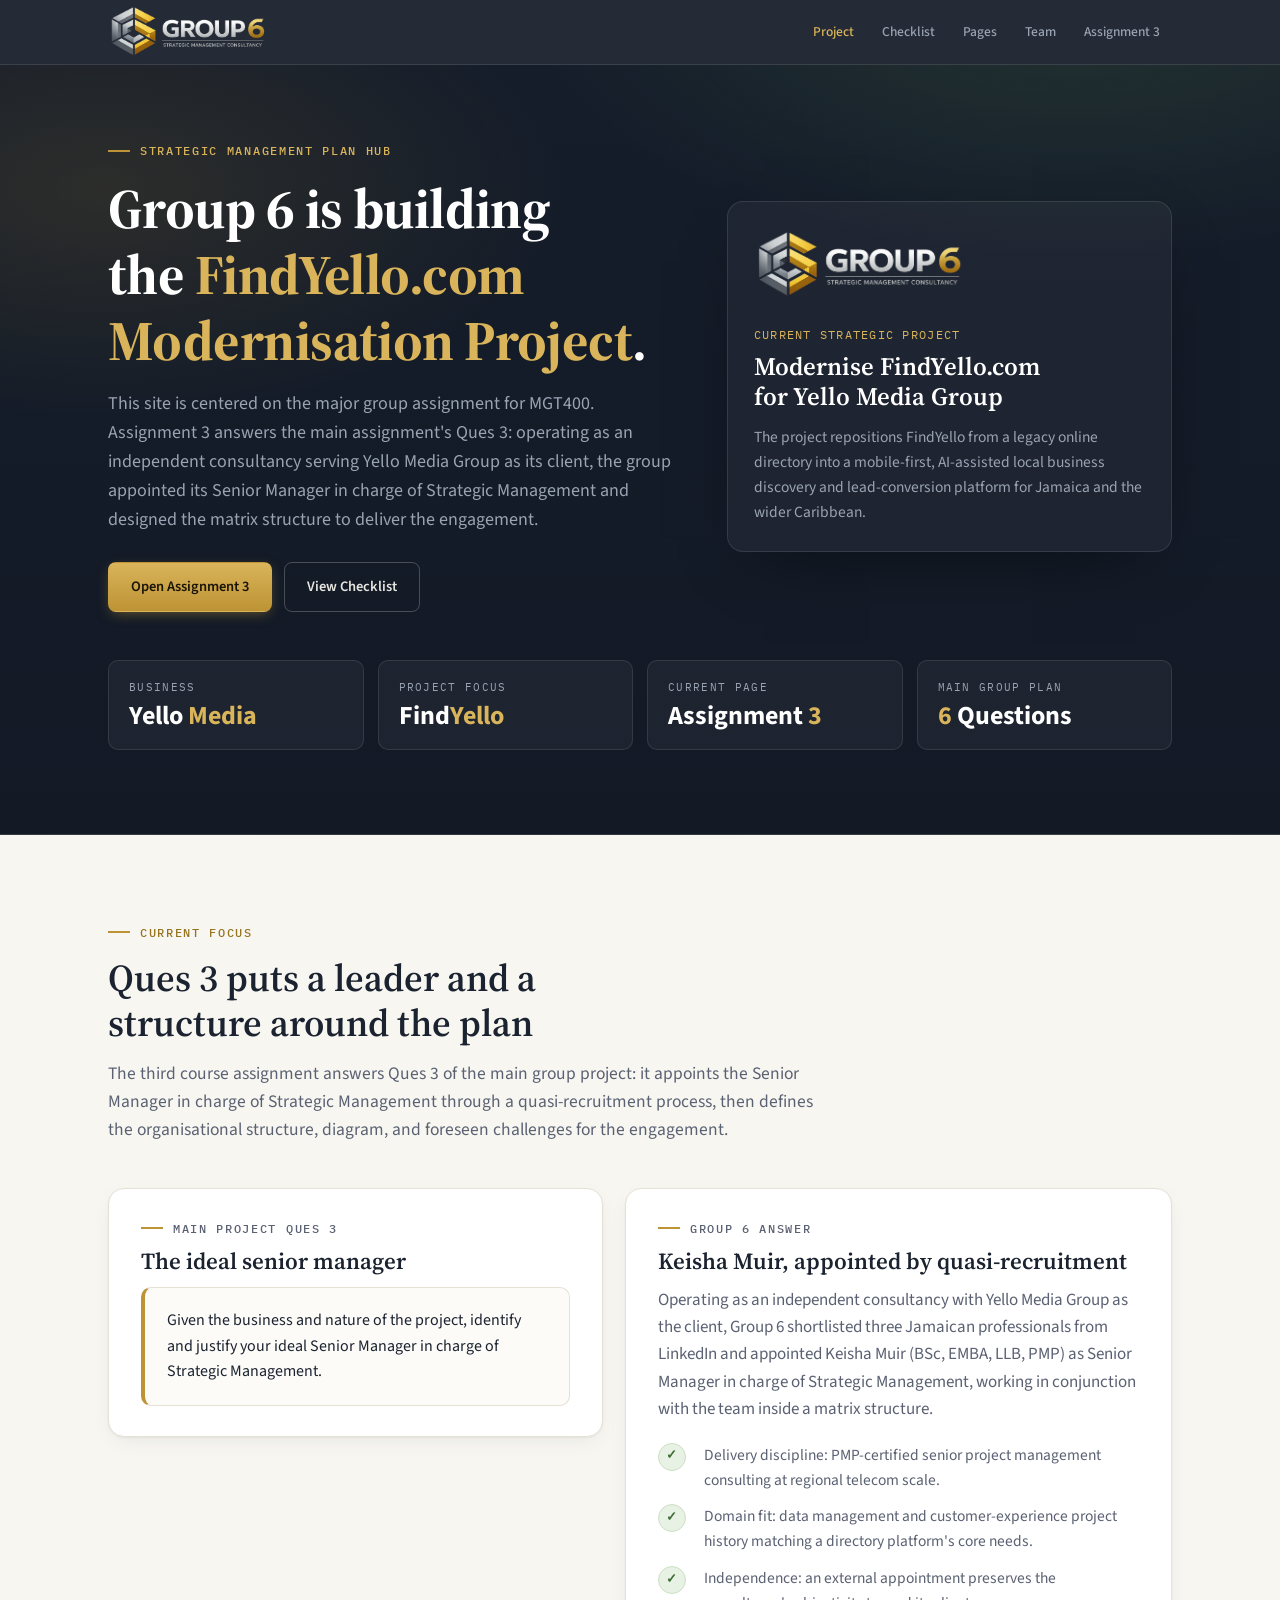
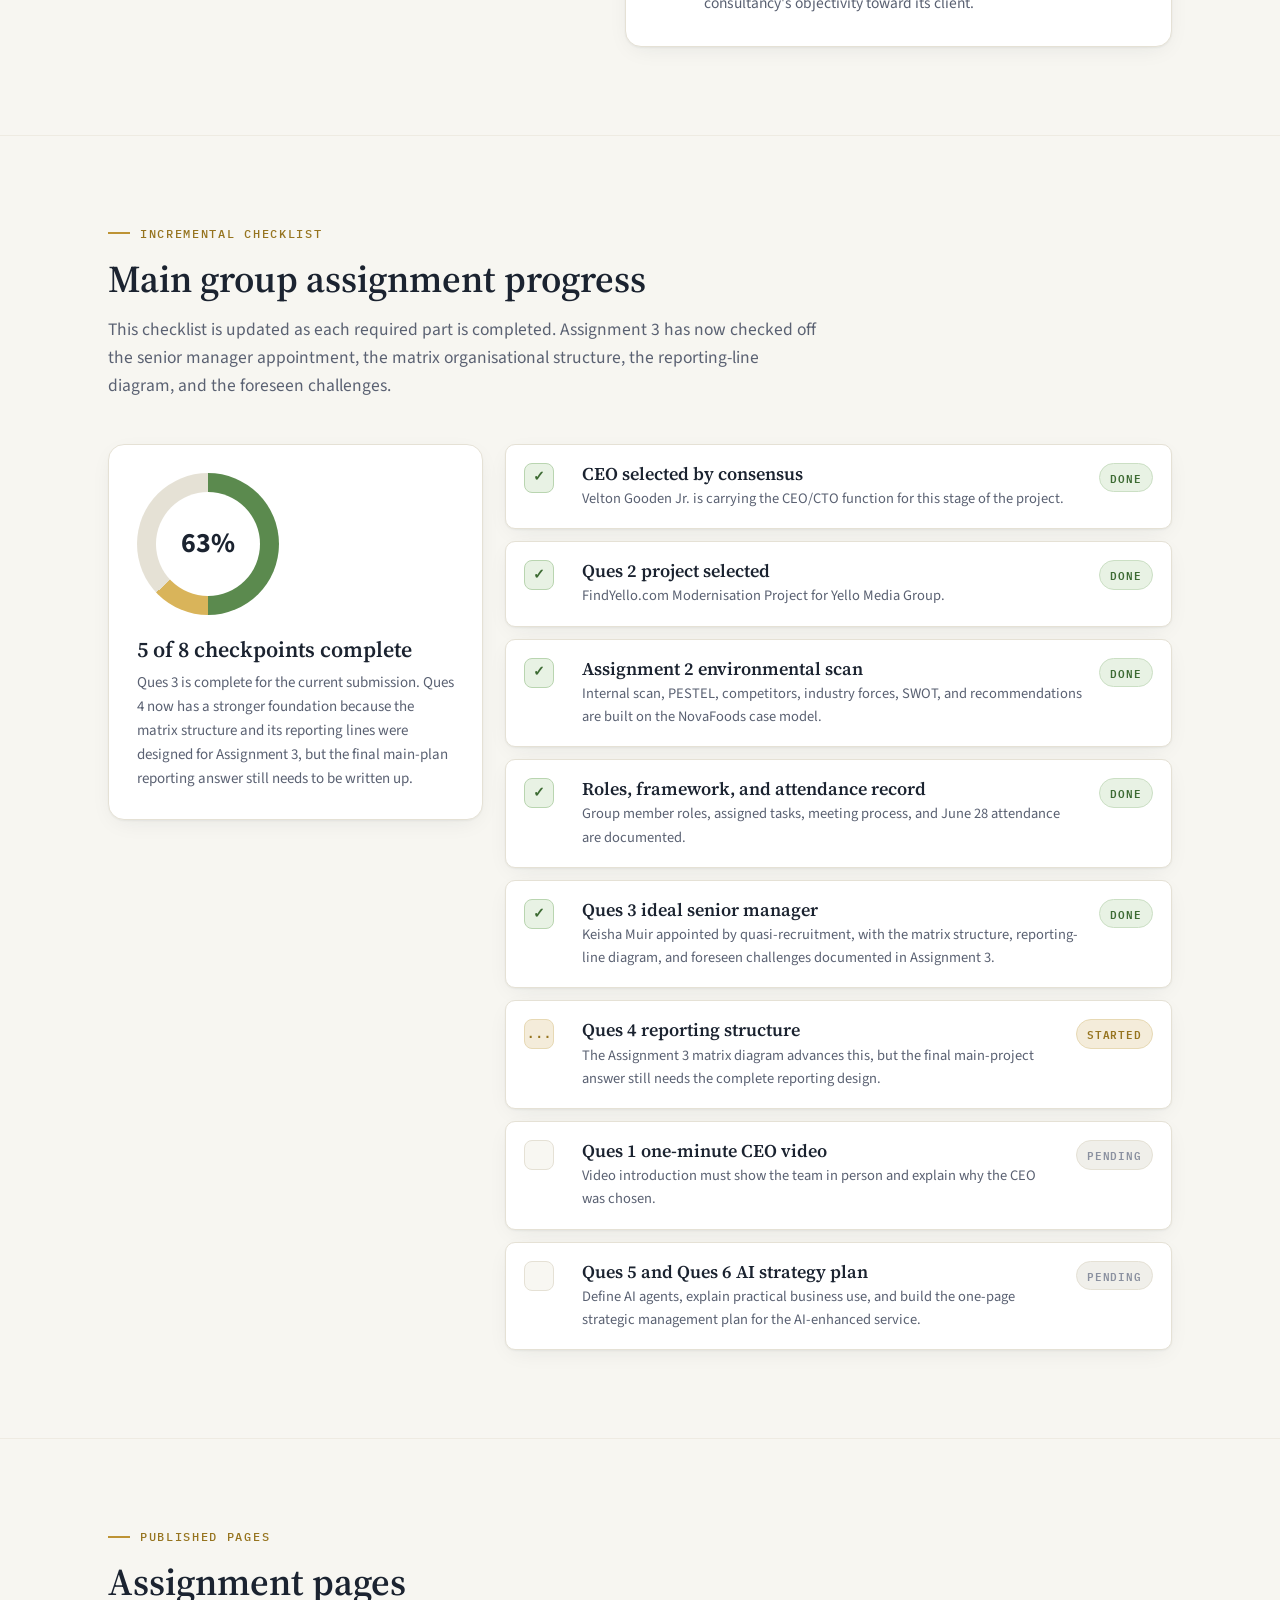
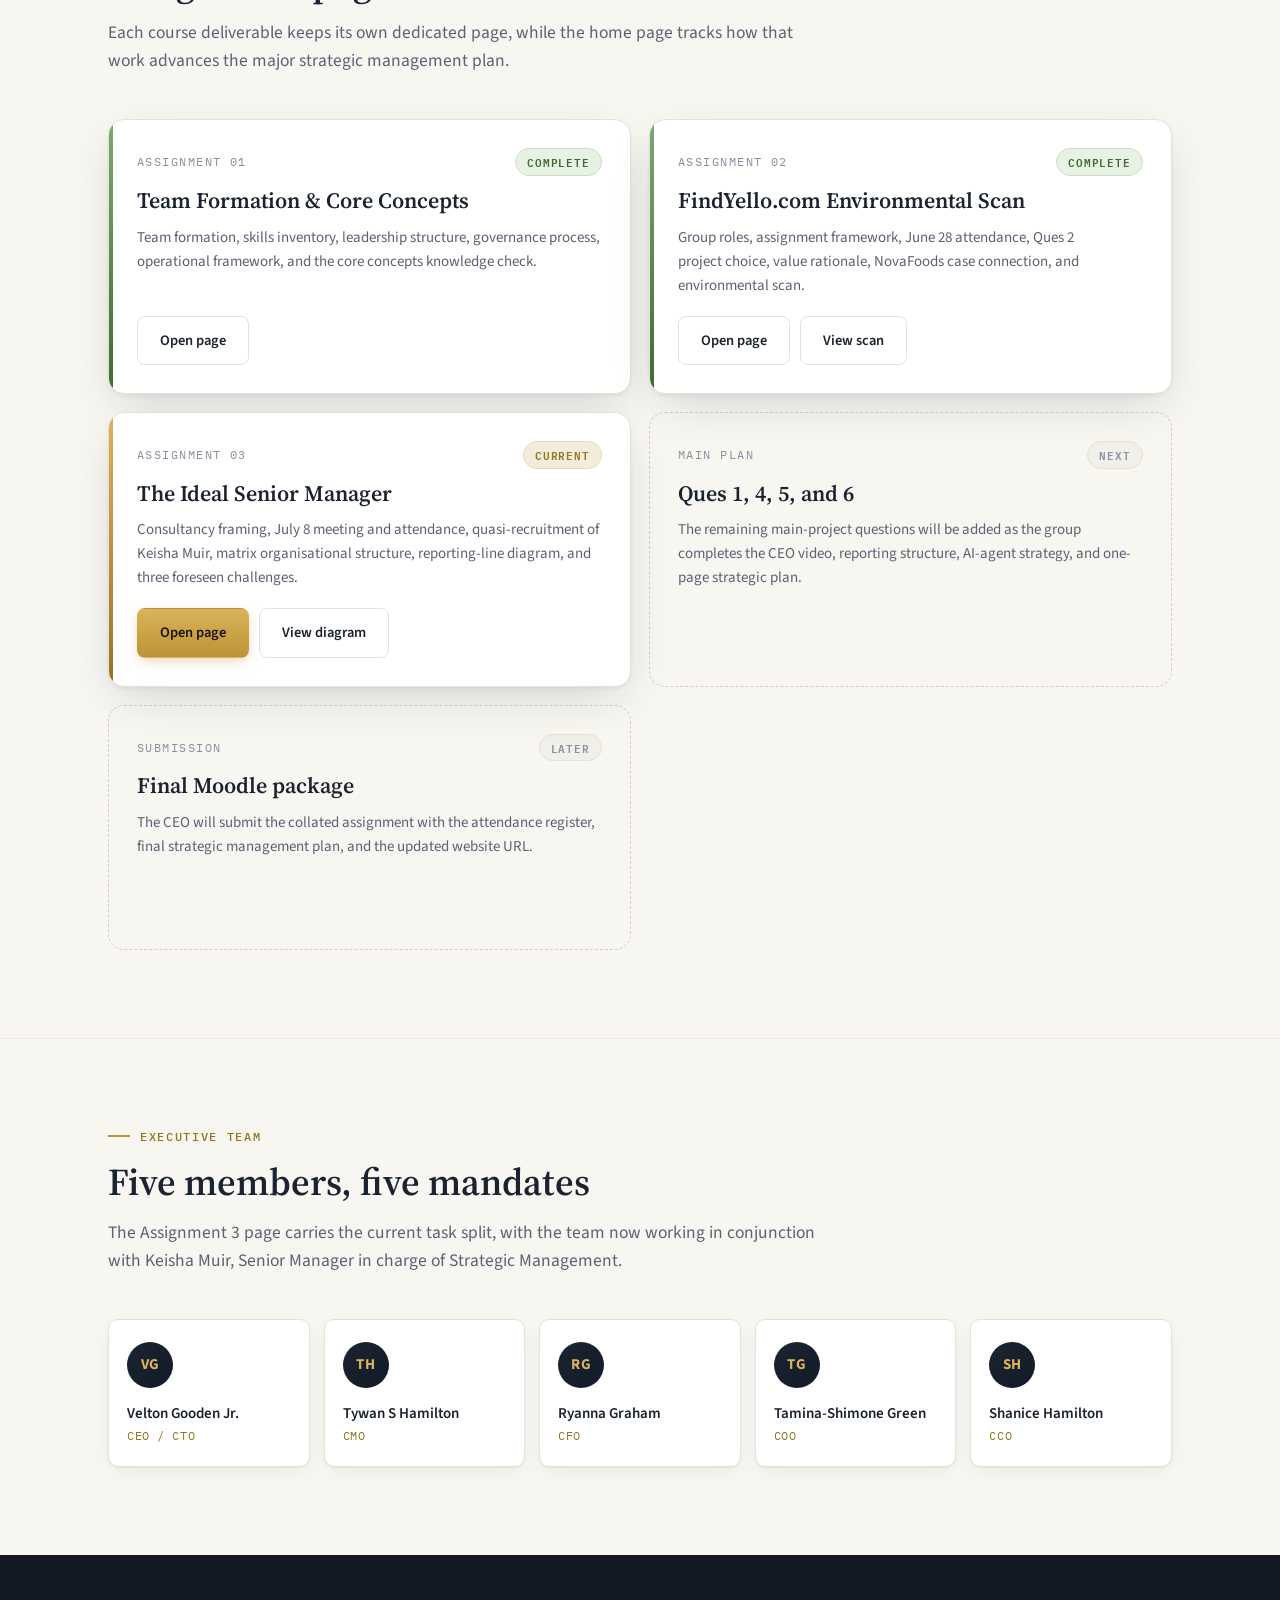
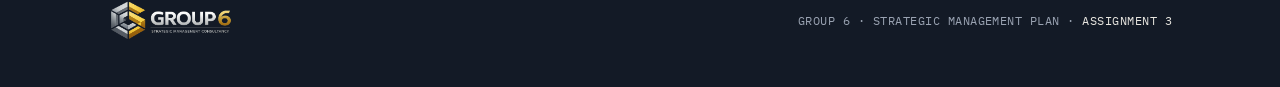
==== commit 3ae3655d: "Publish assignment 3 page" ====
--- a/index.html
+++ b/index.html
@@ -139,13 +139,13 @@
     height: 142px;
     border-radius: 50%;
     background:
-      conic-gradient(#5B8A4E 0 38%, #D9B45A 38% 50%, #E5E1D5 50% 100%);
+      conic-gradient(#5B8A4E 0 50%, #D9B45A 50% 63%, #E5E1D5 63% 100%);
     display: grid;
     place-items: center;
     margin-bottom: 22px;
   }
   .progress-ring::before {
-    content: "50%";
+    content: "63%";
     width: 104px;
     height: 104px;
     border-radius: 50%;
@@ -403,7 +403,7 @@
       <a href="#checklist">Checklist</a>
       <a href="#assignments">Pages</a>
       <a href="#team">Team</a>
-      <a href="assignments/assignment-2.html">Assignment 2</a>
+      <a href="assignments/assignment-3.html">Assignment 3</a>
     </div>
   </div>
 </nav>
@@ -414,9 +414,9 @@
       <div>
         <p class="eyebrow">Strategic Management Plan Hub</p>
         <h1>Group 6 is building the <span>FindYello.com Modernisation Project</span>.</h1>
-        <p class="hero-lede">This site is now centered on the major group assignment for MGT400. Assignment 2 begins the project by answering the main assignment's Ques 2: the group selected a Jamaican business project by consensus and explained how it adds value.</p>
+        <p class="hero-lede">This site is centered on the major group assignment for MGT400. Assignment 3 answers the main assignment's Ques 3: operating as an independent consultancy serving Yello Media Group as its client, the group appointed its Senior Manager in charge of Strategic Management and designed the matrix structure to deliver the engagement.</p>
         <div class="hero-actions">
-          <a class="btn btn-gold" href="assignments/assignment-2.html">Open Assignment 2</a>
+          <a class="btn btn-gold" href="assignments/assignment-3.html">Open Assignment 3</a>
           <a class="btn btn-ghost-dark" href="#checklist">View Checklist</a>
         </div>
       </div>
@@ -438,7 +438,7 @@
       </div>
       <div class="stat-card">
         <div class="stat-label">Current Page</div>
-        <div class="stat-value">Assignment <span>2</span></div>
+        <div class="stat-value">Assignment <span>3</span></div>
       </div>
       <div class="stat-card">
         <div class="stat-label">Main Group Plan</div>
@@ -452,23 +452,23 @@
   <div class="container">
     <div class="section-head">
       <p class="eyebrow">Current Focus</p>
-      <h2>Ques 2 is the foundation for the full plan</h2>
-      <p class="lede">The second course assignment uses Ques 2 from the main group project as the starting point, then adds group roles, working framework, attendance, and an environmental scan.</p>
+      <h2>Ques 3 puts a leader and a structure around the plan</h2>
+      <p class="lede">The third course assignment answers Ques 3 of the main group project: it appoints the Senior Manager in charge of Strategic Management through a quasi-recruitment process, then defines the organisational structure, diagram, and foreseen challenges for the engagement.</p>
     </div>
     <div class="assignment-focus">
       <article class="card focus-card reveal">
-        <p class="eyebrow">Main Project Ques 2</p>
-        <h3>Project choice and value rationale</h3>
-        <div class="question-panel">By consensus, choose a project for any Jamaican business for implementation by the Group and say how the Group decided the idea would add value to the company.</div>
+        <p class="eyebrow">Main Project Ques 3</p>
+        <h3>The ideal senior manager</h3>
+        <div class="question-panel">Given the business and nature of the project, identify and justify your ideal Senior Manager in charge of Strategic Management.</div>
       </article>
       <article class="card focus-card reveal">
         <p class="eyebrow">Group 6 Answer</p>
-        <h3>FindYello.com Modernisation Project</h3>
-        <p>Group 6 selected the redevelopment and modernisation of FindYello.com for Yello Media Group. The value case is that Yello can convert its historic directory advantage into a modern local-discovery advantage by improving speed, search, data quality, verification, maps, WhatsApp integration, reviews, AI-assisted discovery, and advertiser analytics.</p>
+        <h3>Keisha Muir, appointed by quasi-recruitment</h3>
+        <p>Operating as an independent consultancy with Yello Media Group as the client, Group 6 shortlisted three Jamaican professionals from LinkedIn and appointed Keisha Muir (BSc, EMBA, LLB, PMP) as Senior Manager in charge of Strategic Management, working in conjunction with the team inside a matrix structure.</p>
         <ul class="decision-list">
-          <li><span class="marker">&#10003;</span><span>Consumer value: faster, more reliable business discovery across Jamaica and the wider Caribbean.</span></li>
-          <li><span class="marker">&#10003;</span><span>Advertiser value: measurable leads through calls, WhatsApp clicks, directions, profile views, and website clicks.</span></li>
-          <li><span class="marker">&#10003;</span><span>Company value: renewed relevance for Yello's strongest proprietary platform asset.</span></li>
+          <li><span class="marker">&#10003;</span><span>Delivery discipline: PMP-certified senior project management consulting at regional telecom scale.</span></li>
+          <li><span class="marker">&#10003;</span><span>Domain fit: data management and customer-experience project history matching a directory platform's core needs.</span></li>
+          <li><span class="marker">&#10003;</span><span>Independence: an external appointment preserves the consultancy's objectivity toward its client.</span></li>
         </ul>
       </article>
     </div>
@@ -480,13 +480,13 @@
     <div class="section-head">
       <p class="eyebrow">Incremental Checklist</p>
       <h2>Main group assignment progress</h2>
-      <p class="lede">This checklist is updated as each required part is completed. Assignment 2 has now checked off the project selection, value rationale, group framework, attendance record, and environmental scan foundation.</p>
+      <p class="lede">This checklist is updated as each required part is completed. Assignment 3 has now checked off the senior manager appointment, the matrix organisational structure, the reporting-line diagram, and the foreseen challenges.</p>
     </div>
     <div class="checklist-layout">
       <aside class="card progress-panel reveal">
-        <div class="progress-ring" aria-label="50 percent complete"></div>
-        <h3>4 of 8 checkpoints complete</h3>
-        <p>Ques 2 is complete for the current submission. Ques 4 has a working foundation through the Assignment 2 framework and attendance process, but the final reporting structure still needs to be built out for the main plan.</p>
+        <div class="progress-ring" aria-label="63 percent complete"></div>
+        <h3>5 of 8 checkpoints complete</h3>
+        <p>Ques 3 is complete for the current submission. Ques 4 now has a stronger foundation because the matrix structure and its reporting lines were designed for Assignment 3, but the final main-plan reporting answer still needs to be written up.</p>
       </aside>
       <div class="checklist">
         <article class="check-item done reveal">
@@ -521,11 +521,19 @@
           </div>
           <div class="check-status done">Done</div>
         </article>
+        <article class="check-item done reveal">
+          <div class="check-box">&#10003;</div>
+          <div class="check-copy">
+            <h3>Ques 3 ideal senior manager</h3>
+            <p>Keisha Muir appointed by quasi-recruitment, with the matrix structure, reporting-line diagram, and foreseen challenges documented in Assignment 3.</p>
+          </div>
+          <div class="check-status done">Done</div>
+        </article>
         <article class="check-item active reveal">
           <div class="check-box">...</div>
           <div class="check-copy">
             <h3>Ques 4 reporting structure</h3>
-            <p>The Assignment 2 workflow starts this, but the final main-project answer still needs the complete reporting design.</p>
+            <p>The Assignment 3 matrix diagram advances this, but the final main-project answer still needs the complete reporting design.</p>
           </div>
           <div class="check-status active">Started</div>
         </article>
@@ -534,14 +542,6 @@
           <div class="check-copy">
             <h3>Ques 1 one-minute CEO video</h3>
             <p>Video introduction must show the team in person and explain why the CEO was chosen.</p>
-          </div>
-          <div class="check-status todo">Pending</div>
-        </article>
-        <article class="check-item reveal">
-          <div class="check-box"></div>
-          <div class="check-copy">
-            <h3>Ques 3 ideal senior manager</h3>
-            <p>Identify and justify the senior manager responsible for strategic management for this business and project.</p>
           </div>
           <div class="check-status todo">Pending</div>
         </article>
@@ -574,19 +574,28 @@
           <a class="btn btn-ghost-light" href="assignments/assignment-1.html">Open page</a>
         </div>
       </article>
-      <article class="assignment-card live reveal">
-        <div class="assignment-no">Assignment 02 <span class="status-pill live-pill">Current</span></div>
+      <article class="assignment-card live complete reveal">
+        <div class="assignment-no">Assignment 02 <span class="status-pill done-pill">Complete</span></div>
         <h3>FindYello.com Environmental Scan</h3>
         <p>Group roles, assignment framework, June 28 attendance, Ques 2 project choice, value rationale, NovaFoods case connection, and environmental scan.</p>
         <div class="card-actions">
-          <a class="btn btn-gold" href="assignments/assignment-2.html">Open page</a>
+          <a class="btn btn-ghost-light" href="assignments/assignment-2.html">Open page</a>
           <a class="btn btn-ghost-light" href="assignments/assignment-2.html#scan">View scan</a>
+        </div>
+      </article>
+      <article class="assignment-card live reveal">
+        <div class="assignment-no">Assignment 03 <span class="status-pill live-pill">Current</span></div>
+        <h3>The Ideal Senior Manager</h3>
+        <p>Consultancy framing, July 8 meeting and attendance, quasi-recruitment of Keisha Muir, matrix organisational structure, reporting-line diagram, and three foreseen challenges.</p>
+        <div class="card-actions">
+          <a class="btn btn-gold" href="assignments/assignment-3.html">Open page</a>
+          <a class="btn btn-ghost-light" href="assignments/assignment-3.html#diagram">View diagram</a>
         </div>
       </article>
       <article class="assignment-card soon reveal">
         <div class="assignment-no">Main Plan <span class="status-pill soon-pill">Next</span></div>
-        <h3>Ques 1, 3, 4, 5, and 6</h3>
-        <p>The remaining main-project questions will be added as the group completes the CEO video, senior-manager justification, reporting structure, AI-agent strategy, and one-page strategic plan.</p>
+        <h3>Ques 1, 4, 5, and 6</h3>
+        <p>The remaining main-project questions will be added as the group completes the CEO video, reporting structure, AI-agent strategy, and one-page strategic plan.</p>
       </article>
       <article class="assignment-card soon reveal">
         <div class="assignment-no">Submission <span class="status-pill soon-pill">Later</span></div>
@@ -602,30 +611,30 @@
     <div class="section-head">
       <p class="eyebrow">Executive Team</p>
       <h2>Five members, five mandates</h2>
-      <p class="lede">The Assignment 2 page carries the updated project tasks for the FindYello.com modernisation project.</p>
+      <p class="lede">The Assignment 3 page carries the current task split, with the team now working in conjunction with Keisha Muir, Senior Manager in charge of Strategic Management.</p>
     </div>
     <div class="roster-grid">
-      <a class="roster-card reveal" href="assignments/assignment-2.html#roles">
+      <a class="roster-card reveal" href="assignments/assignment-3.html#roles">
         <div class="roster-avatar">VG</div>
         <div class="roster-name">Velton Gooden Jr.</div>
         <div class="roster-role">CEO / CTO</div>
       </a>
-      <a class="roster-card reveal" href="assignments/assignment-2.html#roles">
+      <a class="roster-card reveal" href="assignments/assignment-3.html#roles">
         <div class="roster-avatar">TH</div>
         <div class="roster-name">Tywan S Hamilton</div>
         <div class="roster-role">CMO</div>
       </a>
-      <a class="roster-card reveal" href="assignments/assignment-2.html#roles">
+      <a class="roster-card reveal" href="assignments/assignment-3.html#roles">
         <div class="roster-avatar">RG</div>
         <div class="roster-name">Ryanna Graham</div>
         <div class="roster-role">CFO</div>
       </a>
-      <a class="roster-card reveal" href="assignments/assignment-2.html#roles">
+      <a class="roster-card reveal" href="assignments/assignment-3.html#roles">
         <div class="roster-avatar">TG</div>
         <div class="roster-name">Tamina-Shimone Green</div>
         <div class="roster-role">COO</div>
       </a>
-      <a class="roster-card reveal" href="assignments/assignment-2.html#roles">
+      <a class="roster-card reveal" href="assignments/assignment-3.html#roles">
         <div class="roster-avatar">SH</div>
         <div class="roster-name">Shanice Hamilton</div>
         <div class="roster-role">CCO</div>
@@ -639,7 +648,7 @@
     <div class="footer-brand">
       <img src="assets/img/group6-logo.png" alt="Group 6 logo">
     </div>
-    <p class="footer-meta">GROUP 6 &middot; STRATEGIC MANAGEMENT PLAN &middot; <a href="assignments/assignment-2.html">ASSIGNMENT 2</a></p>
+    <p class="footer-meta">GROUP 6 &middot; STRATEGIC MANAGEMENT PLAN &middot; <a href="assignments/assignment-3.html">ASSIGNMENT 3</a></p>
   </div>
 </footer>
 
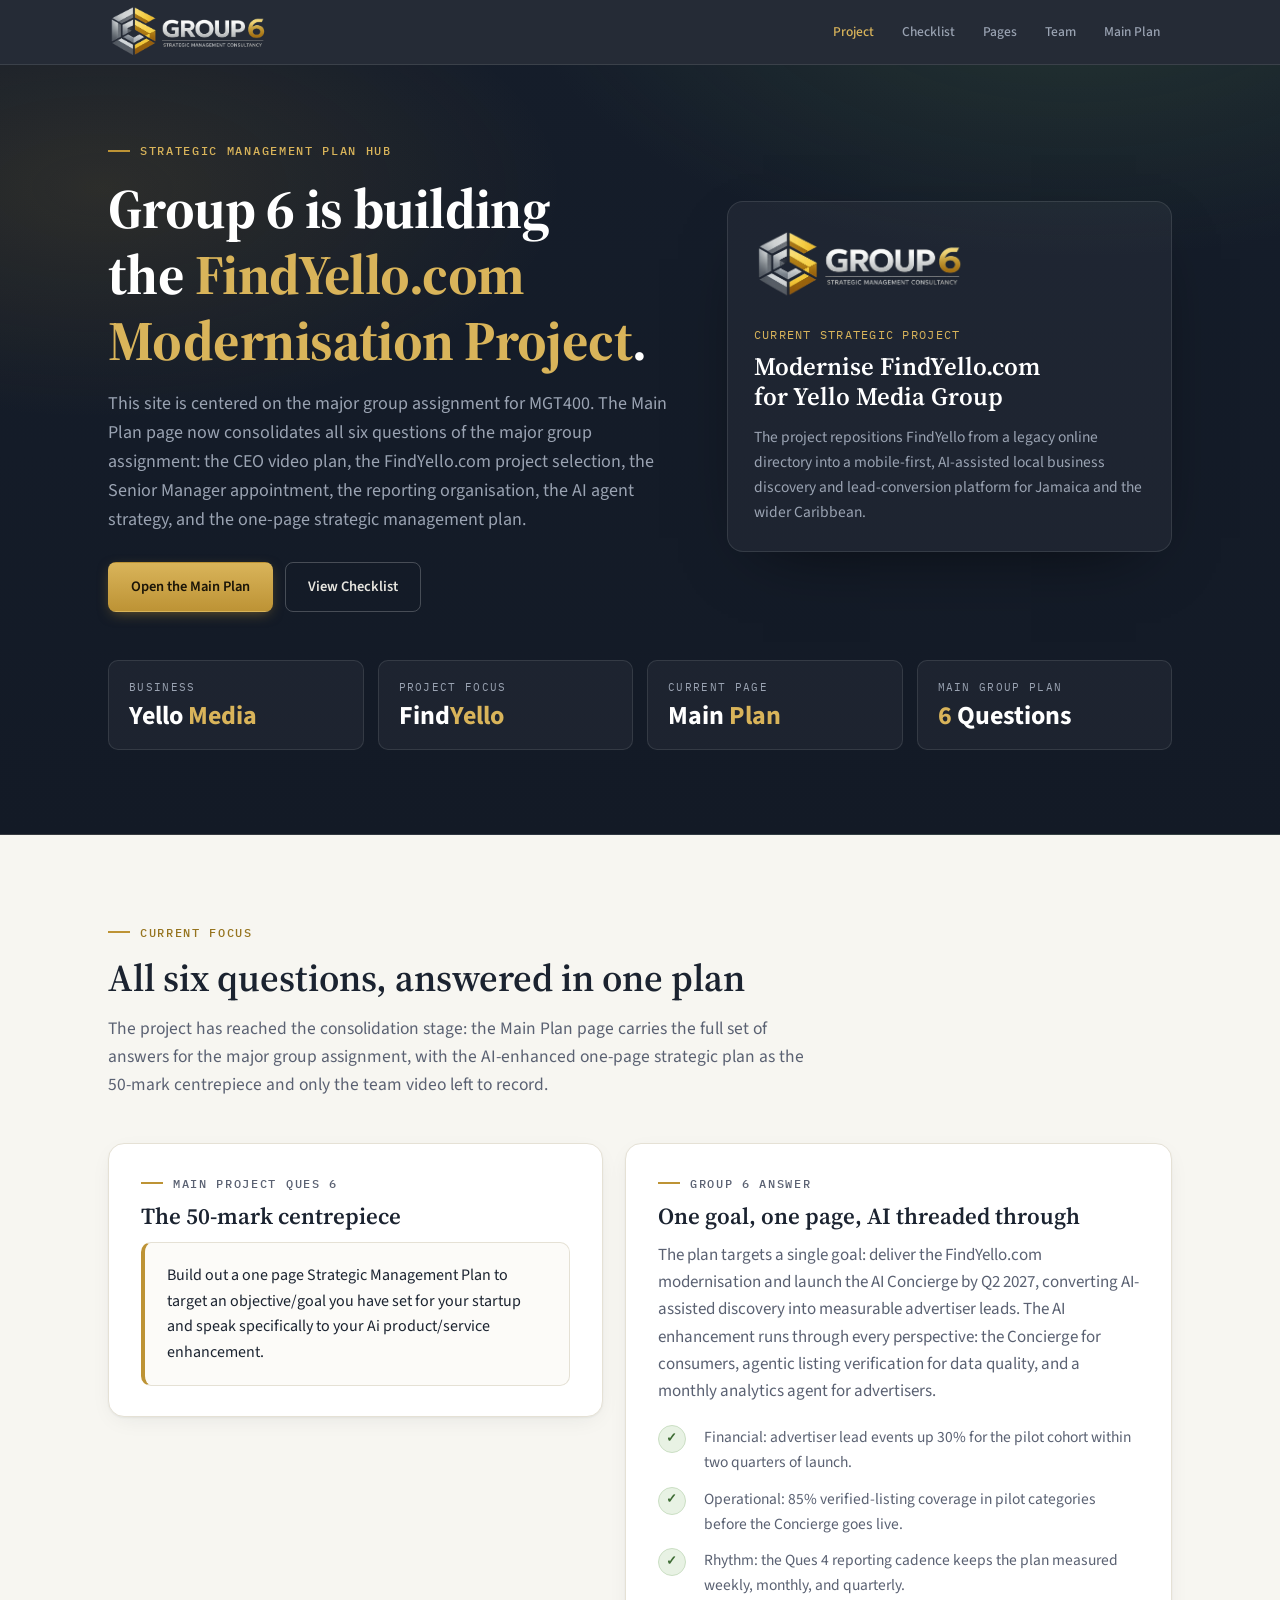
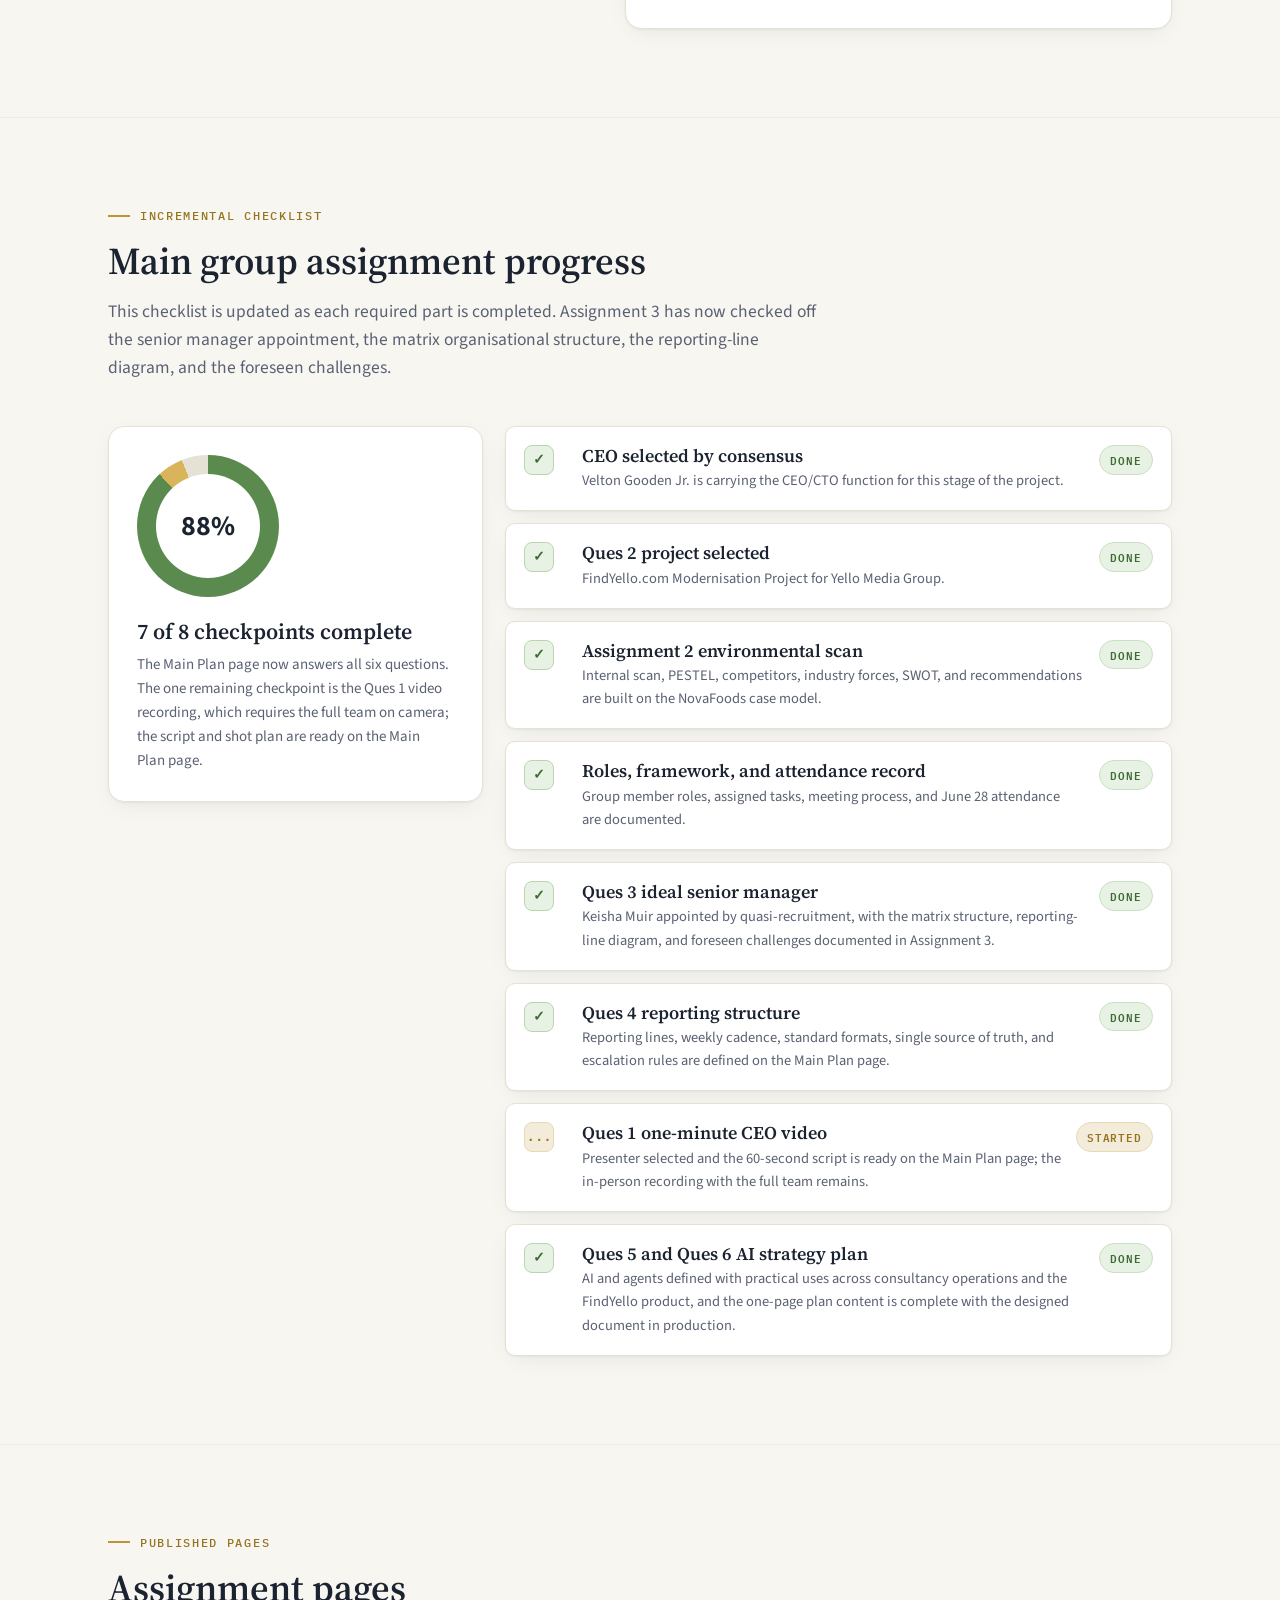
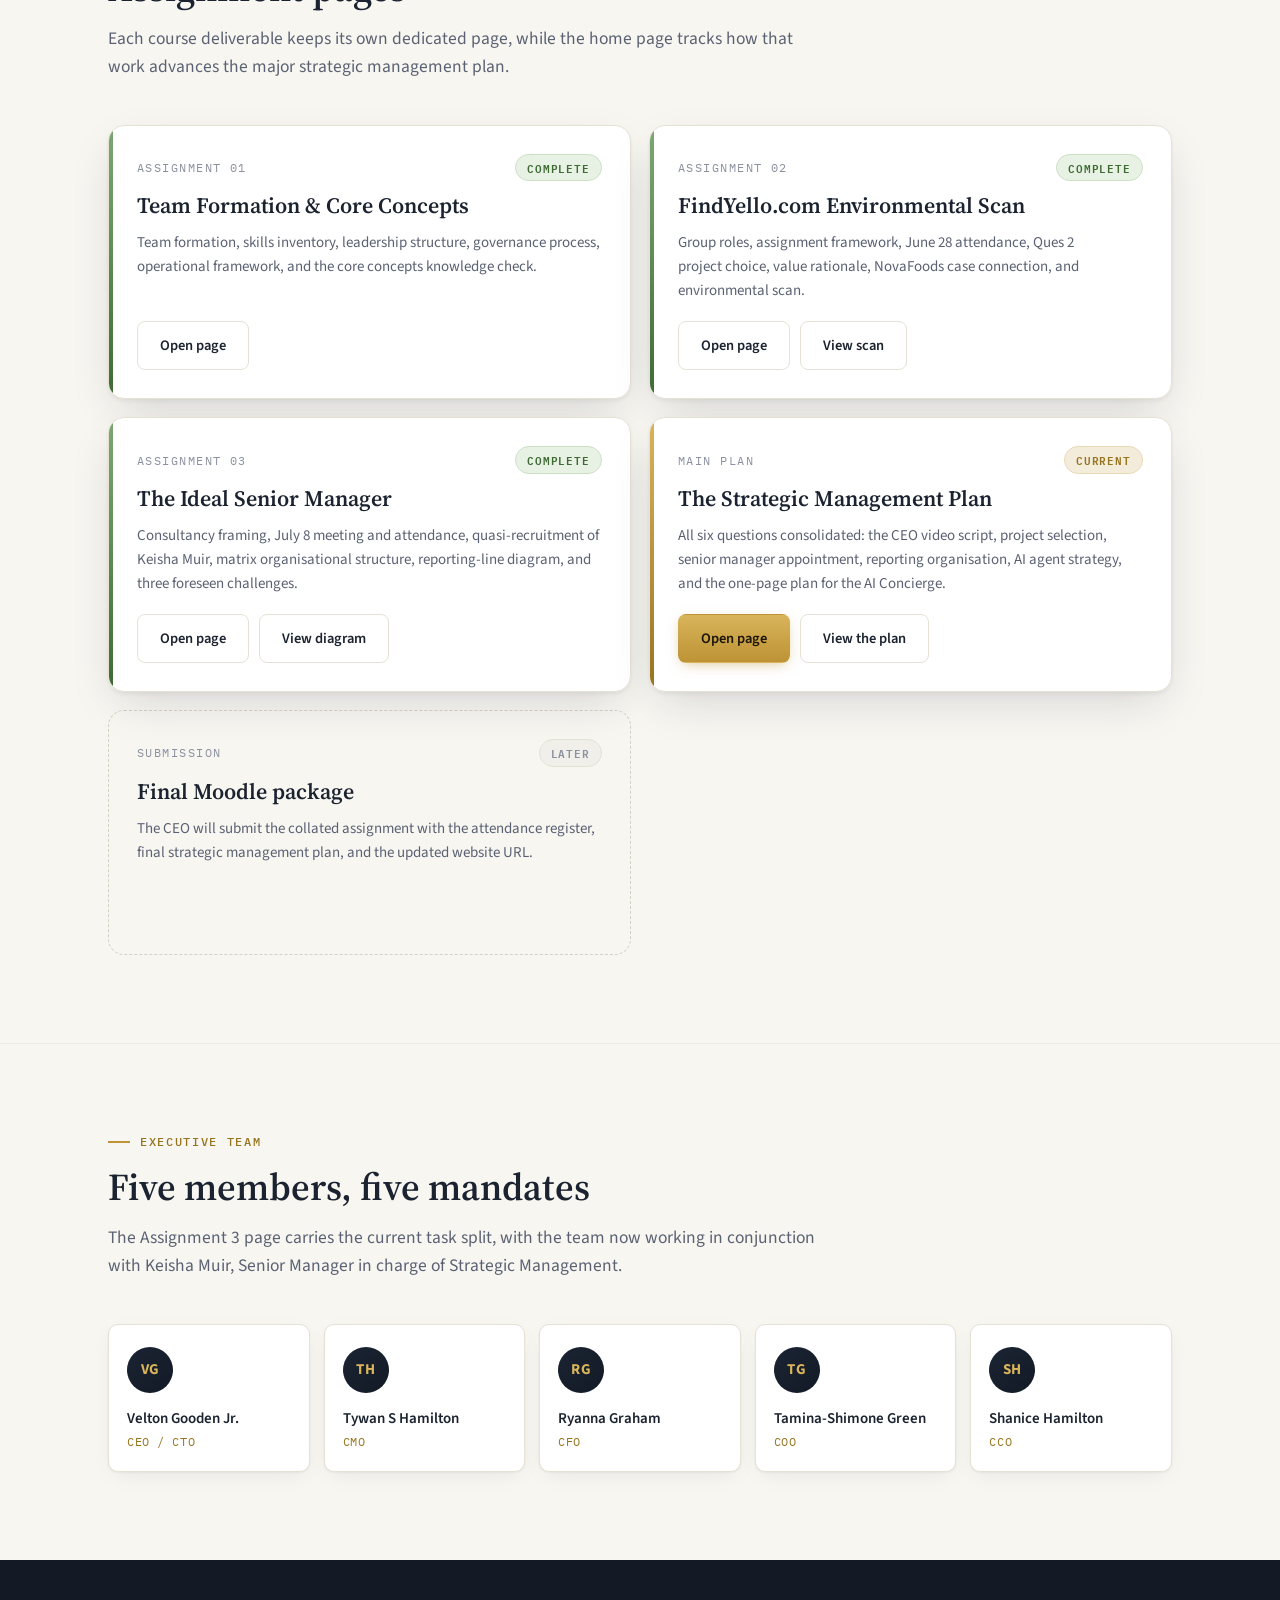
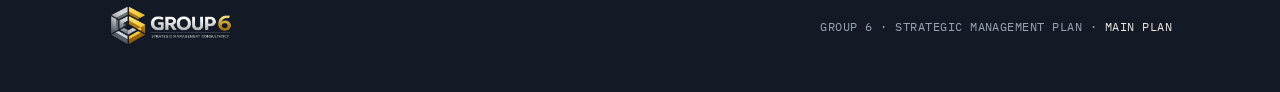
==== commit ef1514ab: "Add consolidated strategic management plan" ====
--- a/index.html
+++ b/index.html
@@ -139,13 +139,13 @@
     height: 142px;
     border-radius: 50%;
     background:
-      conic-gradient(#5B8A4E 0 50%, #D9B45A 50% 63%, #E5E1D5 63% 100%);
+      conic-gradient(#5B8A4E 0 88%, #D9B45A 88% 94%, #E5E1D5 94% 100%);
     display: grid;
     place-items: center;
     margin-bottom: 22px;
   }
   .progress-ring::before {
-    content: "63%";
+    content: "88%";
     width: 104px;
     height: 104px;
     border-radius: 50%;
@@ -403,7 +403,7 @@
       <a href="#checklist">Checklist</a>
       <a href="#assignments">Pages</a>
       <a href="#team">Team</a>
-      <a href="assignments/assignment-3.html">Assignment 3</a>
+      <a href="assignments/main-plan.html">Main Plan</a>
     </div>
   </div>
 </nav>
@@ -414,9 +414,9 @@
       <div>
         <p class="eyebrow">Strategic Management Plan Hub</p>
         <h1>Group 6 is building the <span>FindYello.com Modernisation Project</span>.</h1>
-        <p class="hero-lede">This site is centered on the major group assignment for MGT400. Assignment 3 answers the main assignment's Ques 3: operating as an independent consultancy serving Yello Media Group as its client, the group appointed its Senior Manager in charge of Strategic Management and designed the matrix structure to deliver the engagement.</p>
+        <p class="hero-lede">This site is centered on the major group assignment for MGT400. The Main Plan page now consolidates all six questions of the major group assignment: the CEO video plan, the FindYello.com project selection, the Senior Manager appointment, the reporting organisation, the AI agent strategy, and the one-page strategic management plan.</p>
         <div class="hero-actions">
-          <a class="btn btn-gold" href="assignments/assignment-3.html">Open Assignment 3</a>
+          <a class="btn btn-gold" href="assignments/main-plan.html">Open the Main Plan</a>
           <a class="btn btn-ghost-dark" href="#checklist">View Checklist</a>
         </div>
       </div>
@@ -438,7 +438,7 @@
       </div>
       <div class="stat-card">
         <div class="stat-label">Current Page</div>
-        <div class="stat-value">Assignment <span>3</span></div>
+        <div class="stat-value">Main <span>Plan</span></div>
       </div>
       <div class="stat-card">
         <div class="stat-label">Main Group Plan</div>
@@ -452,23 +452,23 @@
   <div class="container">
     <div class="section-head">
       <p class="eyebrow">Current Focus</p>
-      <h2>Ques 3 puts a leader and a structure around the plan</h2>
-      <p class="lede">The third course assignment answers Ques 3 of the main group project: it appoints the Senior Manager in charge of Strategic Management through a quasi-recruitment process, then defines the organisational structure, diagram, and foreseen challenges for the engagement.</p>
+      <h2>All six questions, answered in one plan</h2>
+      <p class="lede">The project has reached the consolidation stage: the Main Plan page carries the full set of answers for the major group assignment, with the AI-enhanced one-page strategic plan as the 50-mark centrepiece and only the team video left to record.</p>
     </div>
     <div class="assignment-focus">
       <article class="card focus-card reveal">
-        <p class="eyebrow">Main Project Ques 3</p>
-        <h3>The ideal senior manager</h3>
-        <div class="question-panel">Given the business and nature of the project, identify and justify your ideal Senior Manager in charge of Strategic Management.</div>
+        <p class="eyebrow">Main Project Ques 6</p>
+        <h3>The 50-mark centrepiece</h3>
+        <div class="question-panel">Build out a one page Strategic Management Plan to target an objective/goal you have set for your startup and speak specifically to your Ai product/service enhancement.</div>
       </article>
       <article class="card focus-card reveal">
         <p class="eyebrow">Group 6 Answer</p>
-        <h3>Keisha Muir, appointed by quasi-recruitment</h3>
-        <p>Operating as an independent consultancy with Yello Media Group as the client, Group 6 shortlisted three Jamaican professionals from LinkedIn and appointed Keisha Muir (BSc, EMBA, LLB, PMP) as Senior Manager in charge of Strategic Management, working in conjunction with the team inside a matrix structure.</p>
+        <h3>One goal, one page, AI threaded through</h3>
+        <p>The plan targets a single goal: deliver the FindYello.com modernisation and launch the AI Concierge by Q2 2027, converting AI-assisted discovery into measurable advertiser leads. The AI enhancement runs through every perspective: the Concierge for consumers, agentic listing verification for data quality, and a monthly analytics agent for advertisers.</p>
         <ul class="decision-list">
-          <li><span class="marker">&#10003;</span><span>Delivery discipline: PMP-certified senior project management consulting at regional telecom scale.</span></li>
-          <li><span class="marker">&#10003;</span><span>Domain fit: data management and customer-experience project history matching a directory platform's core needs.</span></li>
-          <li><span class="marker">&#10003;</span><span>Independence: an external appointment preserves the consultancy's objectivity toward its client.</span></li>
+          <li><span class="marker">&#10003;</span><span>Financial: advertiser lead events up 30% for the pilot cohort within two quarters of launch.</span></li>
+          <li><span class="marker">&#10003;</span><span>Operational: 85% verified-listing coverage in pilot categories before the Concierge goes live.</span></li>
+          <li><span class="marker">&#10003;</span><span>Rhythm: the Ques 4 reporting cadence keeps the plan measured weekly, monthly, and quarterly.</span></li>
         </ul>
       </article>
     </div>
@@ -484,9 +484,9 @@
     </div>
     <div class="checklist-layout">
       <aside class="card progress-panel reveal">
-        <div class="progress-ring" aria-label="63 percent complete"></div>
-        <h3>5 of 8 checkpoints complete</h3>
-        <p>Ques 3 is complete for the current submission. Ques 4 now has a stronger foundation because the matrix structure and its reporting lines were designed for Assignment 3, but the final main-plan reporting answer still needs to be written up.</p>
+        <div class="progress-ring" aria-label="88 percent complete"></div>
+        <h3>7 of 8 checkpoints complete</h3>
+        <p>The Main Plan page now answers all six questions. The one remaining checkpoint is the Ques 1 video recording, which requires the full team on camera; the script and shot plan are ready on the Main Plan page.</p>
       </aside>
       <div class="checklist">
         <article class="check-item done reveal">
@@ -529,29 +529,29 @@
           </div>
           <div class="check-status done">Done</div>
         </article>
+        <article class="check-item done reveal">
+          <div class="check-box">&#10003;</div>
+          <div class="check-copy">
+            <h3>Ques 4 reporting structure</h3>
+            <p>Reporting lines, weekly cadence, standard formats, single source of truth, and escalation rules are defined on the Main Plan page.</p>
+          </div>
+          <div class="check-status done">Done</div>
+        </article>
         <article class="check-item active reveal">
           <div class="check-box">...</div>
           <div class="check-copy">
-            <h3>Ques 4 reporting structure</h3>
-            <p>The Assignment 3 matrix diagram advances this, but the final main-project answer still needs the complete reporting design.</p>
+            <h3>Ques 1 one-minute CEO video</h3>
+            <p>Presenter selected and the 60-second script is ready on the Main Plan page; the in-person recording with the full team remains.</p>
           </div>
           <div class="check-status active">Started</div>
         </article>
-        <article class="check-item reveal">
-          <div class="check-box"></div>
-          <div class="check-copy">
-            <h3>Ques 1 one-minute CEO video</h3>
-            <p>Video introduction must show the team in person and explain why the CEO was chosen.</p>
-          </div>
-          <div class="check-status todo">Pending</div>
-        </article>
-        <article class="check-item reveal">
-          <div class="check-box"></div>
+        <article class="check-item done reveal">
+          <div class="check-box">&#10003;</div>
           <div class="check-copy">
             <h3>Ques 5 and Ques 6 AI strategy plan</h3>
-            <p>Define AI agents, explain practical business use, and build the one-page strategic management plan for the AI-enhanced service.</p>
-          </div>
-          <div class="check-status todo">Pending</div>
+            <p>AI and agents defined with practical uses across consultancy operations and the FindYello product, and the one-page plan content is complete with the designed document in production.</p>
+          </div>
+          <div class="check-status done">Done</div>
         </article>
       </div>
     </div>
@@ -583,19 +583,23 @@
           <a class="btn btn-ghost-light" href="assignments/assignment-2.html#scan">View scan</a>
         </div>
       </article>
-      <article class="assignment-card live reveal">
-        <div class="assignment-no">Assignment 03 <span class="status-pill live-pill">Current</span></div>
+      <article class="assignment-card live complete reveal">
+        <div class="assignment-no">Assignment 03 <span class="status-pill done-pill">Complete</span></div>
         <h3>The Ideal Senior Manager</h3>
         <p>Consultancy framing, July 8 meeting and attendance, quasi-recruitment of Keisha Muir, matrix organisational structure, reporting-line diagram, and three foreseen challenges.</p>
         <div class="card-actions">
-          <a class="btn btn-gold" href="assignments/assignment-3.html">Open page</a>
+          <a class="btn btn-ghost-light" href="assignments/assignment-3.html">Open page</a>
           <a class="btn btn-ghost-light" href="assignments/assignment-3.html#diagram">View diagram</a>
         </div>
       </article>
-      <article class="assignment-card soon reveal">
-        <div class="assignment-no">Main Plan <span class="status-pill soon-pill">Next</span></div>
-        <h3>Ques 1, 4, 5, and 6</h3>
-        <p>The remaining main-project questions will be added as the group completes the CEO video, reporting structure, AI-agent strategy, and one-page strategic plan.</p>
+      <article class="assignment-card live reveal">
+        <div class="assignment-no">Main Plan <span class="status-pill live-pill">Current</span></div>
+        <h3>The Strategic Management Plan</h3>
+        <p>All six questions consolidated: the CEO video script, project selection, senior manager appointment, reporting organisation, AI agent strategy, and the one-page plan for the AI Concierge.</p>
+        <div class="card-actions">
+          <a class="btn btn-gold" href="assignments/main-plan.html">Open page</a>
+          <a class="btn btn-ghost-light" href="assignments/main-plan.html#q6">View the plan</a>
+        </div>
       </article>
       <article class="assignment-card soon reveal">
         <div class="assignment-no">Submission <span class="status-pill soon-pill">Later</span></div>
@@ -648,7 +652,7 @@
     <div class="footer-brand">
       <img src="assets/img/group6-logo.png" alt="Group 6 logo">
     </div>
-    <p class="footer-meta">GROUP 6 &middot; STRATEGIC MANAGEMENT PLAN &middot; <a href="assignments/assignment-3.html">ASSIGNMENT 3</a></p>
+    <p class="footer-meta">GROUP 6 &middot; STRATEGIC MANAGEMENT PLAN &middot; <a href="assignments/main-plan.html">MAIN PLAN</a></p>
   </div>
 </footer>
 
